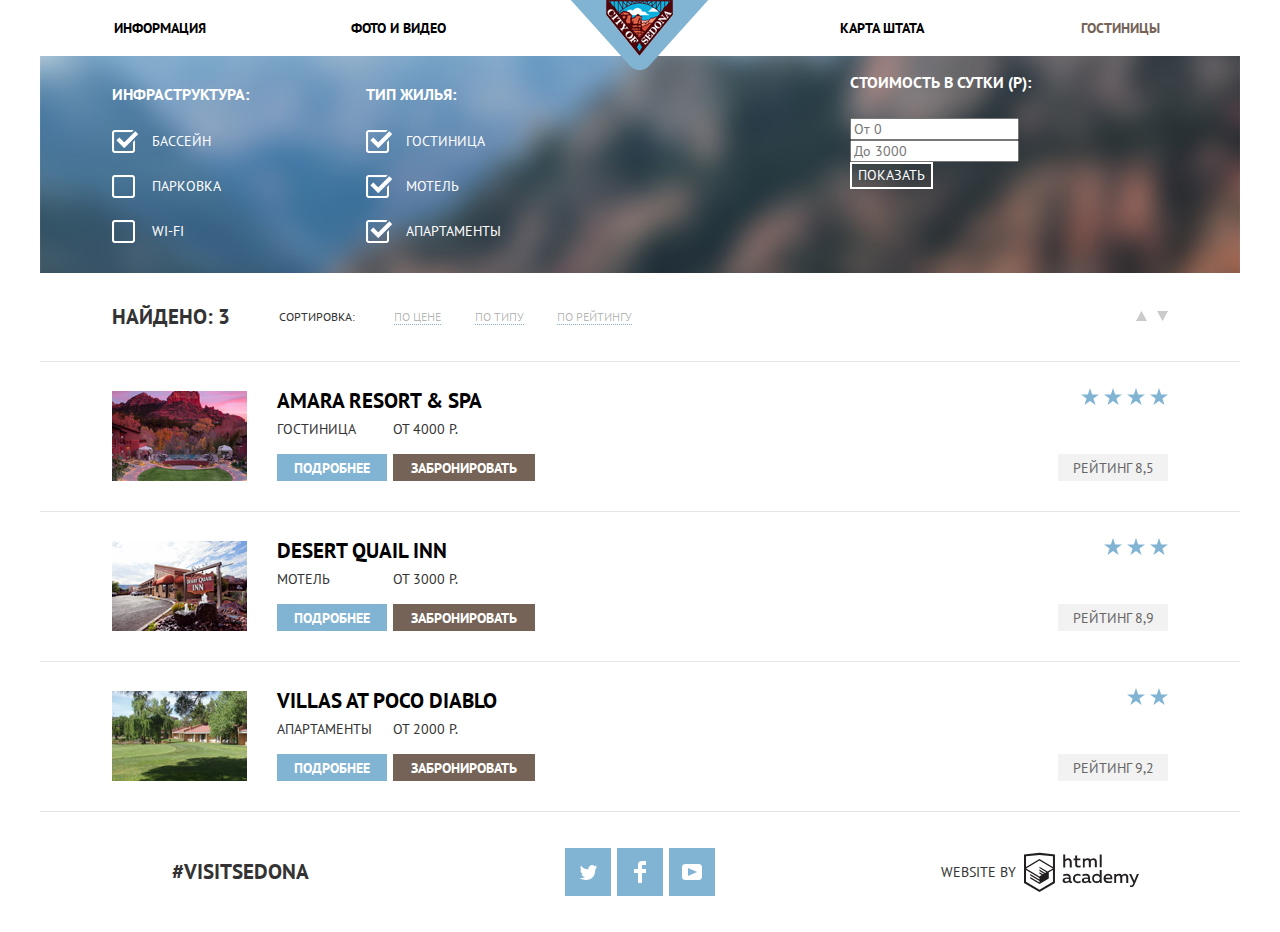
==== hotels.html @ fb680e57 "Сделал блок чекбоксов на странице отелей" ====
<!DOCTYPE html>
<html lang="ru">
  <head>
    <meta charset="utf-8">
    <link href="css/normalize.css" rel="stylesheet">
    <link href="https://fonts.googleapis.com/css?family=PT+Sans:400,700&amp;subset=cyrillic" rel="stylesheet">
    <link href="css/style.css" rel="stylesheet">
    <title>HTML Academy: Седона</title>
  </head>
  <body class="inner-page">
      <header class="main-header">
          <nav class="main-navigation" aria-label="Главное меню">
              <ul class="site-navigation">
                  <li><a href="information.html">Информация</a></li>
                  <li><a href="photo-video.html">Фото и видео</a></li>
                  <li><a href="map.html">Карта штата</a></li>
                  <li><a class="active">Гостиницы</a></li>
              </ul>
              <a href="index.html" class="main-header-logo"><img src="img/main-header-logo.png" width="138" height="70" alt="Логотип Седона"></a>
          </nav>
      </header>
      <main class="container">
          <h1 class="visually-hidden">Подбор отеля в Седоне</h1>
          <section class="search-hotel-form">
              <h2 class="visually-hidden">Параметры подбора</h2>
              <form action="https://htmlacademy.ru/echo" method="POST">
                  <div class="infrastructure">
                      <h3>Инфраструктура:</h3>
                      <!-- Элементы формы -->
                      <label class="search-form-checkbox" for="infrastructure-pool">
                        <input class="visually-hidden" type="checkbox" id="infrastructure-pool" name="infrastructure-pool-chekbox" value="yes" checked>
                        <span class="checkbox-indicator"></span>
                        Бассейн
                      </label>
                      <label class="search-form-checkbox" for="infrastructure-parking">
                        <input class="visually-hidden" type="checkbox" id="infrastructure-parking" name="infrastructure-parking-chekbox" value="yes">
                        <span class="checkbox-indicator"></span>
                        Парковка
                      </label>
                      <label class="search-form-checkbox" for="infrastructure-wifi">
                        <input class="visually-hidden" type="checkbox" id="infrastructure-wifi" name="infrastructure-parking-wifi-checkbox" value="yes">
                        <span class="checkbox-indicator"></span>
                        Wi-Fi
                      </label>
                  </div>
                  <div class="housing-type">
                      <h3>Тип жилья:</h3>
                      <!-- Элементы формы -->
                      <label class="search-form-checkbox" for="housing-type-hotel">
                        <input class="visually-hidden" type="checkbox" id="housing-type-hotel" name="housing-type-hotel-chekbox" value="yes" checked>
                        <span class="checkbox-indicator"></span>
                        Гостиница
                      </label>
                      <label class="search-form-checkbox" for="housing-type-motel">
                        <input class="visually-hidden" type="checkbox" id="housing-type-motel" name="housing-type-motel-chekbox" value="yes" checked>
                        <span class="checkbox-indicator"></span>
                        Мотель
                      </label>
                      <label class="search-form-checkbox" for="housing-type-apartments">
                        <input class="visually-hidden" type="checkbox" id="housing-type-apartments" name="housing-type-apartments-chekbox" value="yes" checked>
                        <span class="checkbox-indicator"></span>
                        Апартаменты
                      </label>
                  </div>
                  <div class="price">
                      <h3>Стоимость в сутки (Р):</h3>
                      <!-- Элементы формы -->
                      <label for="price-from-output" class="visually-hidden">Цена в сутки от</label>
                      <input type="text" name="price-from-output" placeholder="От 0">
                      <label for="price-to-output" class="visually-hidden">Цена в сутки до</label>
                      <input type="text" name="price-to-output" placeholder="До 3000">
                      <div class="price-range">
                        <span class="range-handle"></span>
                        <span class="range-handle"></span>
                      </div>
                      <button class="submit-btn" type="submit" name="search-hotel-form-submit">Показать</button>
                  </div>
              </form>
          </section>
          <section class="search-results-sort">
              <h2 class="visually-hidden">Сортировка результатов</h2>
              <p class="results-count">Найдено: 3</p>
              <p>Сортировка:</p>
              <ul class="sort-list">
                  <li class="sort-list-item">
                      <a href="#" class="button-sort sort-price active">По цене</a>
                  </li>
                  <li class="sort-list-item">
                      <a href="#" class="button-sort sort-type">По типу</a>
                  </li>
                  <li class="sort-list-item">
                      <a href="#" class="button-sort sort-rate">По рейтингу</a>
                  </li>
              </ul>
              <ul class="sort-list-direction">
                <li class="sort-list-direction-item">
                    <a href="#" class="button-sort-direction">
                      <span class="visually-hidden">По возрастанию</span>
                      <svg xmlns="http://www.w3.org/2000/svg" width="11" height="10" viewBox="0 0 11 10"><path fill="#231F20" d="M5.5 0L0 10h11z"/></svg>
                    </a>
                </li>
                <li class="sort-list-direction-item">
                    <a href="#" class="button-sort-direction active">
                      <span class="visually-hidden">По убыванию</span>
                      <svg xmlns="http://www.w3.org/2000/svg" width="11" height="10" viewBox="0 0 11 10"><path fill="#231F20" d="M5.5 10L0 0h11"/></svg>
                    </a>
                </li>
              </ul>
          </section>
          <section class="search-results">
              <h2 class="visually-hidden">Результаты поиска</h2>
              <div class="search-results-hotel">
                <div class="description-block">
                  <img src="img/Amara-Resort-and-Spa.jpg" width="135" height="90" alt="Фото гостиницы Amara Resort & Spa">
                  <h3 class="hotel-name">
                      <a href="#">Amara Resort & Spa</a>
                  </h3>
                  <div class="about-and-booking">
                    <p class="hotel-type">Гостиница</p>
                    <p class="hotel-price-start">от 4000 р.</p>
                    <a href="#" class="button button-hotel-description">Подробнее</a>
                    <a href="#" class="button button-hotel-book">Забронировать</a>
                  </div>
                </div>
                <div class="rating-block">
                  <ul class="hotel-rating">
                      <li class="star"></li>
                      <li class="star"></li>
                      <li class="star"></li>
                      <li class="star"></li>
                  </ul>
                  <p class="hotel-rating-text">Рейтинг 8,5</p>
                </div>
              </div>
              <div class="search-results-hotel">
                <div class="description-block">
                  <img src="img/Desert-Quail-Inn.jpg" width="135" height="90" alt="Фото мотеля Desert Quail Inn">
                  <h3 class="hotel-name">
                      <a href="#">Desert Quail Inn</a>
                  </h3>
                  <div class="about-and-booking">
                    <p class="hotel-type">Мотель</p>
                    <p class="hotel-price-start">от 3000 р.</p>
                    <a href="#" class="button button-hotel-description">Подробнее</a>
                    <a href="#" class="button button-hotel-book">Забронировать</a>
                  </div>
                </div>
                <div class="rating-block">
                  <ul class="hotel-rating">
                      <li class="star"></li>
                      <li class="star"></li>
                      <li class="star"></li>
                  </ul>
                  <p class="hotel-rating-text">Рейтинг 8,9</p>
                </div>
              </div>
              <div class="search-results-hotel">
                <div class="description-block">
                  <img src="img/Villas-at-Poco-Diablo.jpg" width="135" height="90" alt="Фото апартаментов Villas at Poco Diablo">
                  <h3 class="hotel-name">
                      <a href="#">Villas at Poco Diablo</a>
                  </h3>
                  <div class="about-and-booking">
                    <p class="hotel-type">Апартаменты</p>
                    <p class="hotel-price-start">от 2000 р.</p>
                    <a href="#" class="button button-hotel-description">Подробнее</a>
                    <a href="#" class="button button-hotel-book">Забронировать</a>
                  </div>
                </div>
                <div class="rating-block">
                  <ul class="hotel-rating">
                      <li class="star"></li>
                      <li class="star"></li>
                  </ul>
                  <p class="hotel-rating-text">Рейтинг 9,2</p>
                </div>
              </div>
          </section>
      </main>
      <footer class="main-footer">
          <div class="footer-social-hashtag">
            <span>#visitSEDONA</span>
          </div>
          <div class="footer-social">
              <ul>
                  <li><a href="#" class="social-btn twitter">
                    <span class="visually-hidden">Twitter</span>
                    <svg xmlns="http://www.w3.org/2000/svg" xmlns:xlink="http://www.w3.org/1999/xlink" width="17" height="15" viewBox="0 0 17 15"><path fill="#FFF" d="M10.95.144c1.685-.496 2.984.27 3.577 1.179.673-.231 1.331-.481 2.011-.708a2.345 2.345 0 0 1-.857 1.768c.685.17 1.304-.491 1.304-.491-.169 1-1.006 1.788-1.563 2.024-.231 6.75-3.175 11.217-10.077 11.082h-.446c-.41 0-4.164-.46-4.898-1.887 2.271.196 3.893-.422 4.693-1.177-.96-.3-2.679-.477-2.979-2.95.349.106.564.228 1.19.119C1.705 8.247.374 7.53.448 5.33c.285.328 1.067.536 1.34.472C1.085 5.561-.182 2.442.894.85c1.818 1.854 3.735 3.606 7.152 3.773C8.254 2.33 9.183.793 10.95.144z"/></svg>
                  </a></li>
                  <li><a href="#" class="social-btn facebook">
                    <span class="visually-hidden">FaceBook</span>
                    <svg xmlns="http://www.w3.org/2000/svg" width="12" height="22" viewBox="0 0 12 22"><path fill="#FFF" d="M12 4V0H8a4 4 0 0 0-4 4v4H0v4h4v10h4V12h4V8H8V4h4z"/></svg>
                  </a></li>
                  <li><a href="#" class="social-btn youtube">
                    <span class="visually-hidden">YouTube</span>
                    <svg xmlns="http://www.w3.org/2000/svg" xmlns:xlink="http://www.w3.org/1999/xlink" width="20" height="16" viewBox="0 0 20 16"><path fill="#FFF" d="M17 0H3C1.35 0 0 1.35 0 3v10c0 1.65 1.35 3 3 3h14c1.65 0 3-1.35 3-3V3c0-1.65-1.35-3-3-3zM6.027 11.998V4.002L15.014 8l-8.987 3.998z"/></svg>
                  </a></li>
              </ul>
          </div>
          <div class="copyright">
              <p>Website by</p>
              <a class="copyright-logo" href="https://htmlacademy.ru/intensive/htmlcss">
                <svg xmlns="http://www.w3.org/2000/svg" width="115" height="41" viewBox="0 0 108.08 36.85">
                  <title>Логотип htmlacademy.ru</title>
                  <path d="M44.61,26.88a2,2,0,0,0,.55-0.1v1.33a3.25,3.25,0,0,1-1.18.21,1.67,1.67,0,0,1-1.67-1,4.84,4.84,0,0,1-3.14,1.08c-1.51,0-2.91-.83-2.91-2.55,0-2.13,2-2.79,3.71-2.79a11.08,11.08,0,0,1,2.17.25v-0.3c0-1-.76-1.77-2.19-1.77a7.42,7.42,0,0,0-3,.64v-1.7a10.21,10.21,0,0,1,3.19-.55c2.36,0,3.81,1.12,3.81,3.65v3a0.54,0.54,0,0,0,.49.59h0.17Zm-6.44-1.13A1.35,1.35,0,0,0,39.63,27h0.11a3.39,3.39,0,0,0,2.41-1V24.58a9.72,9.72,0,0,0-1.81-.21c-1,0-2.16.33-2.16,1.38h0Zm12.36-6.11a5,5,0,0,1,2.57.64V22a4.08,4.08,0,0,0-2.3-.7,2.75,2.75,0,1,0,0,5.49,5,5,0,0,0,2.43-.64v1.71a6.27,6.27,0,0,1-2.76.57A4.21,4.21,0,0,1,46,24.51q0-.21,0-0.41a4.32,4.32,0,0,1,4.18-4.46h0.38Zm12.17,7.24a2,2,0,0,0,.55-0.1v1.33a3.25,3.25,0,0,1-1.18.21,1.67,1.67,0,0,1-1.67-1,4.84,4.84,0,0,1-3.14,1.08c-1.51,0-2.91-.83-2.91-2.55,0-2.13,2-2.79,3.71-2.79a11.08,11.08,0,0,1,2.17.25v-0.3c0-1-.76-1.77-2.19-1.77a7.42,7.42,0,0,0-3,.64v-1.7a10.21,10.21,0,0,1,3.19-.55c2.36,0,3.81,1.12,3.81,3.65v3a0.54,0.54,0,0,0,.49.59h0.17Zm-6.44-1.13A1.35,1.35,0,0,0,57.73,27h0.11a3.39,3.39,0,0,0,2.41-1V24.58a9.72,9.72,0,0,0-1.81-.21c-1.06,0-2.16.33-2.16,1.38h0ZM73,16V28.2H71.35V26.88a3.88,3.88,0,0,1-3.19,1.54,4.4,4.4,0,0,1,0-8.78,3.81,3.81,0,0,1,3,1.3V16H73Zm-4.53,5.22a2.76,2.76,0,1,0,0,5.52A2.86,2.86,0,0,0,71.15,25V23A2.91,2.91,0,0,0,68.49,21.27ZM79,19.64c3.31,0,4.46,2.68,3.92,5.09H76.7c0.21,1.5,1.67,2.11,3.19,2.11a6.11,6.11,0,0,0,2.64-.59v1.6a7.14,7.14,0,0,1-3,.57C77,28.42,74.78,27,74.78,24a4.18,4.18,0,0,1,4-4.39H79Zm0.09,1.54a2.28,2.28,0,0,0-2.44,2.1v0.06H81.3A2,2,0,0,0,79.13,21.18Zm5.73,7V19.87h1.65v1a3.81,3.81,0,0,1,2.78-1.27A2.86,2.86,0,0,1,91.89,21a4.12,4.12,0,0,1,2.91-1.33A3.06,3.06,0,0,1,98,23V28.2h-1.9V23.05a1.59,1.59,0,0,0-1.42-1.75H94.42a2.8,2.8,0,0,0-2.07,1.12V28.2h-1.9V23.05A1.59,1.59,0,0,0,89,21.31H88.8a3,3,0,0,0-2.21,1.29v5.63H84.86Zm21.31-8.33h1.9l-3.91,9.46c-0.9,2.17-2.09,2.86-3.35,2.86a4.76,4.76,0,0,1-1.1-.14V30.46a2.86,2.86,0,0,0,.85.12c0.9,0,1.58-.64,2.07-1.9l0.17-.42-4-8.4h2l2.86,6.29ZM38.73,1.46V6.22a3.81,3.81,0,0,1,2.7-1.14,3.25,3.25,0,0,1,3.44,3.4v5.15H43V8.72a1.81,1.81,0,0,0-1.61-2h-0.3a2.93,2.93,0,0,0-2.32,1.39v5.52h-1.9V1.46h1.9ZM49.94,2.31v3h3V6.91h-3v3.81c0,1.1.5,1.46,1.58,1.46a4.49,4.49,0,0,0,1.69-.33v1.6A6.8,6.8,0,0,1,51,13.8a2.55,2.55,0,0,1-2.86-2.74V6.89H46.58V5.26h1.5V2.74Zm5.4,11.31V5.28H57v1A3.81,3.81,0,0,1,59.77,5a2.86,2.86,0,0,1,2.6,1.33A4.12,4.12,0,0,1,65.28,5,3.06,3.06,0,0,1,68.44,8.4v5.21h-1.9V8.46a1.59,1.59,0,0,0-1.42-1.75H64.89a2.8,2.8,0,0,0-2.07,1.12v5.78h-1.9V8.46A1.59,1.59,0,0,0,59.5,6.71H59.27A3,3,0,0,0,57.06,8v5.63H55.34ZM71.17,1.45H73V13.6H71.17V1.45ZM14.71,0H14.55L0,1.54V28.21l14.55,8.66,14.55-8.66V1.54Zm12.5,27.1L14.55,34.64,1.9,27.12V16.18l12.59,7.5V25L5.86,19.9v1.31l8.68,5.21v1.39L5.87,22.65V24l8.68,5.21,8.75-5.24V18.31L27.2,16V27.12Zm0-12.53-3.48,2-1.6,1L14.51,13v1.31L21,18.23H21l-0.14.09-1,.54-5.37-3.2V17l4.24,2.52-1,.67-3.2-1.9v1.31l2.1,1.24L14.5,22.1,2,14.65,14.51,7.11Zm0-1.32L14.49,5.76,1.91,13.25v-10L14.56,1.92,27.21,3.25v10h0Z" transform="translate(0 -0.02)" fill="#231f20"/>
                </svg>
              </a>
          </div>
      </footer>
  </body>
</html>
---- css/style.css ----
html {
  box-sizing: border-box;
}
*, *::before, *::after {
  box-sizing: inherit;
}
body {
  margin: 0;
  padding: 0;
  font-family: 'PT Sans', Arial, sans-serif;
  font-size: 14px;
  line-height: 21px;
  text-transform: uppercase;
  color: #333333;
  background-color: #ffffff;
  box-sizing: inherit;
  width: 1200px;
  margin: 0 auto;
}

.visually-hidden {
  position: absolute;
  width: 1px;
  height: 1px;
  margin: -1px;
  border: 0;
  padding: 0;
  white-space: nowrap;
  clip-path: inset(100%);
  clip: rect(0 0 0 0);
  overflow: hidden;
}

img {
  max-width: 100%;
  height: auto;
  display: block;
}

/* .main-header, .container, .main-footer {
  width: 1200px;
  margin: 0 auto;
} */

/* navigation */

.main-header {
  position: relative;
}

.main-navigation {
  font-size: 14px;
  line-height: 26px;
  color: #000000;
  background-color: #ffffff;
}

.site-navigation {
  list-style: none;
  /* padding: 0 57px; */
  display: flex;
  flex-wrap: wrap;
  flex-direction: row;
  justify-content: space-between;
  align-items: center;
  margin: 0;
  padding: 0;
}

.site-navigation li {
  width: 239px;
  text-align: center;
}

.site-navigation li:nth-child(2) {
  margin-right: 244px;
}

.site-navigation a {
  display: block;
  color: #000000;
  text-decoration: none;
  font-weight: bold;
  padding: 15px;
}

  /* наведение */
.site-navigation a:hover {
  color: #81b3d2;
}

  /* нажатие, фокус */
.site-navigation a:active, .site-navigation a:focus {
  color: rgba(0, 0, 0, 0.3);
}

  /* активный пункт меню */
.site-navigation .active {
  color: #766357;
}

.main-header-logo {
  position: absolute;
  top: 0;
  left: 531px;
}

.container .intro-image {
  margin-bottom: 60px;
}

.intro {
  text-align: center;
  margin-bottom: 50px;
}

.intro h1, .intro p {
  margin: 0;
  padding: 0;
}

.intro h1 {
  font-size: 21px;
  line-height: 26px;
  font-weight: bold;
  margin-bottom: 26px;
}

.intro p {
  line-height: 26px;
}

/* features main page */
.features {
  background-color: #ffffff;
  display: flex;
  flex-wrap: wrap;
}

.features .lead {
  font-size: 21px;
  line-height: 21px;
  font-weight: bold;
}

.features .feature-item.small-block,
.hints .hint-item,
.feature-item .feature-text-wrapper {
  width: 400px;
}

.features .feature-item:not(.small-block) {
  display: flex;
  justify-content: flex-start;
  flex-wrap: wrap;
  color: #ffffff;
  background-color: #81b3d2;
  width: 1200px;
}

.features .feature-item.small-block {
  background-color: #eeeeee;
  min-height: 256px;
  text-align: center;
  padding-top: 48px;
}

.feature-item.small-block {
  justify-content: center;
  flex-direction: column;
}

.feature-item.small-block p {
  margin: 20px 0;
}

.feature-item:not(.small-block):not(:first-of-type) .feature-text-wrapper {
  order: 1;
}

.feature-item .feature-text-wrapper {
    text-align: center;
    padding-top: 48px;
}

.feature-text-wrapper p {
  margin: 20px 0;
}

.hints {
  background-color: #ffffff;
  display: flex;
  justify-content: flex-start;
  flex-wrap: wrap;
}

.hint-item {
  padding-top: 163px;
  text-align: center;
  min-height: 330px;
}

.hint-item p {
  margin: 21px 0 0 0;
}

.hint-item.house {
  background: #ffffff url('../img/hints-house.svg') no-repeat center 61px;
}

.hint-item.food {
  background: #ffffff url('../img/hints-food.svg') no-repeat center 62px;
}

.hint-item.souvenirs {
  background: #ffffff url('../img/hints-souvenirs.svg') no-repeat center 57px;
}

/* search hotel main page form */

.search-hotel {
  min-height: 292px;
  padding-top: 52px;
  text-align: center;
  position: relative;
}

.search-hotel p {
  margin: 25px 0;
  padding: 0;
  line-height: 24px;
}

.search-hotel p:last-of-type {
  margin-bottom: 0;
}

.search-hotel .lead {
  font-size: 30px;
  line-height: 36px;
  color: #000000;
  font-weight: bold;
}

.search-hotel .search-hotel-btn {
  font-size: 21px;
  line-height: 26px;
  font-weight: bold;
  color: #ffffff;
  background-color: #766357;
  display: block;
  width: 568px;
  height: 86px;
  text-align: center;
  text-decoration: none;
  padding-top: 33px;
  padding-bottom: 31px;
  position: absolute;
  bottom: 0;
  left: 50%;
  margin-left: -284px;
}

.search-hotel-popup-form {
  position: absolute;
  width: 568px;
  min-height: 395px;
  bottom: -395px;
  left: 50%;
  margin-left: -284px;
  text-align: center;
  z-index: 1;
  padding: 55px;
  background-color: #ffffff;
  box-shadow: 0px 7px 15px 0 rgba(0, 1, 1, 0.15);
}

.search-hotel-popup-form .popup-form-input-block.persons-num {
  width: 100%;
  margin-bottom: 53px;
}

.popup-form-input-block {
  display: flex;
  justify-content: space-between;
  flex-direction: row;
  align-items: center;
  width: 100%;
  margin-bottom: 30px;
}

.popup-form-input-block.persons-num input {
  width: 114px;
}

.search-hotel-popup-form label {
  font-size: 14px;
  line-height: 26px;
  font-weight: bold;
}

.search-hotel .search-hotel-btn:hover {
  background-color: #604e43;
}

.search-hotel .search-hotel-btn:active, .search-hotel .search-hotel-btn:focus {
  background-color: #503e33;
  color: rgba(255, 255, 255, 0.3);
  outline: 0;
}

.search-hotel-popup-form .search-hotel-input {
  font-size: 14px;
  line-height: 26px;
  text-align: left;
  font-weight: bold;
  color: #000000;
  background-color: #f2f2f2;
  border: 0;
  padding: 12px;
  height: 38px;
  width: 346px;
  vertical-align: middle;
}

label[for="persons-num-adults"] {
  margin-right: 40px;
}

.persons-num-input:first-of-type {
  margin-right: 53px;
}

label[for="persons-num-childs"] {
  margin-right: 27px;
}

.search-hotel-popup-form .search-hotel-input:hover {
  background-color: #ebebeb;
}

.search-hotel-popup-form .search-hotel-input:active, .search-hotel-popup-form .search-hotel-input:focus {
  background-color: #ffffff;
  border: solid 2px #e5e5e5;
  outline: 0;
}

.search-hotel-popup-form .submit-btn {
  font-size: 21px;
  line-height: 26px;
  font-weight: bold;
  color: #ffffff;
  background-color: #81b3d2;
  display: block;
  width: 458px;
  height: 58px;
  text-align: center;
  padding: 18px 7px;
  border: 0;
  text-transform: uppercase;
}

.search-hotel-popup-form .submit-btn:hover {
  background-color: #669ec0;
}

.search-hotel-popup-form  .submit-btn:active, .search-hotel-popup-form .submit-btn:focus {
  background-color: #5496bd;
  color: rgba(255, 255, 255, 0.3);
  outline: 0;
}

/* search form hotels page */

.search-hotel-form {
  color: #ffffff;
  background: #4d7fa9 url('../img/filter-background.jpg') no-repeat right center;
  background-size: 100%;
  min-height: 217px;
  padding: 0 72px;
}

.search-hotel-form form {
  display: flex;
}

.search-hotel-form h3 {
  font-size: 16px;
  line-height: 21px;
  font-weight: bold;
  margin-bottom: 25px;
}

.search-form-checkbox input[type="checkbox"] + .checkbox-indicator {
  width: 27px;
  height: 23px;
  display: block;
  background: url('../img/checkbox-off.png') no-repeat;
  margin-right: 13px;
}

.search-form-checkbox input[type="checkbox"]:checked + .checkbox-indicator {
  background-image: url('../img/checkbox-on.png');
}

.search-form-checkbox input[type="checkbox"]:disabled + .checkbox-indicator {
  background-image: url('../img/checkbox-off-3.png');
}

.search-form-checkbox input[type="checkbox"]:checked:disabled + .checkbox-indicator {
  background-image: url('../img/checkbox-on-2.png');
}

.infrastructure,
.housing-type {
  display: flex;
  flex-direction: column;
  padding: 12px 0;
  align-items: flex-start;
}

.infrastructure {
  width: 254px;
}

.infrastructure label, .housing-type label{
  display: flex;
  align-items: center;
  margin-bottom: 22px;
}

.infrastructure label:last-of-type, .housing-type label:last-of-type {
  margin-bottom: 0;
}

.housing-type {
  width: 484px;
}

.price {
  width: 318px;
}

.search-hotel-form .submit-btn {
  background-color: transparent;
  color: #ffffff;
  border: 2px solid #ffffff;
  font-size: 14px;
  line-height: 21px;
  text-transform: uppercase;
}

.search-hotel-form .submit-btn:hover {
  background-color: #ffffff;
  color: #000000;
}

/* results sort hotels page */

.search-results-sort {
  min-height: 89px;
  display: flex;
  flex-wrap: wrap;
  justify-content: flex-start;
  align-items: center;
  padding: 0 72px;
  font-size: 12px;
  line-height: 18px;
  border-bottom: 1px solid #e5e5e5;
}

.sort-list-direction, .sort-list {
  list-style: none;
  padding: 0;
  margin: 0;
}

.search-results-sort .results-count {
  font-size: 21px;
  line-height: 26px;
  font-weight: bold;
  margin: 0;
  margin-right: 49px;
}

.search-results-sort p {
  margin: 0;
}
.sort-list {
  margin-right: auto;
  display: flex;
  flex-wrap: wrap;
  align-items: center;
  flex-direction: row;
  justify-content: space-between;
  width: 238px;
  margin-left: 39px;
}

.sort-list .button-sort {
  color: rgba(0, 0, 0, 0.3);
  border-bottom: 1px dotted #81b3d2;
  text-decoration: none;
}

.sort-list .button-sort:hover {
  color: #81b3d2;
}

.sort-list .button-sort:active, .sort-list .button-sort:focus {
  color: #000000;
  border: 0;
}

.sort-list-direction {
  display: flex;
  width: 32px;
  justify-content: space-between;
}

.button-sort-direction {
  display: block;
}
.button-sort-direction path {
  fill: #cacaca;
}

.button-sort-direction:hover path {
  fill: #231f20;
}

.button-sort-direction:active path, .button-sort-direction:focus path {
  fill: #81b3d2;
}
/* search result hotels page */
.hotel-name {
  font-size: 21px;
  line-height: 26px;
}

.hotel-name a {
  text-decoration: none;
  color: #000000;
}

.hotel-name a:hover {
  color: #81b3d2;
}

.hotel-name a:active, .hotel-name a:focus {
  color: rgba(0, 0, 0, 0.3);
}

.search-results-hotel {
  border-bottom: 1px solid #e5e5e5;
  padding-bottom: 30px;
  padding-top: 26px;
  display: flex;
  flex-wrap: wrap;
  flex-direction: row;
  justify-content: space-between;
}

.description-block {
  width: 800px;
  padding: 0;
  padding-left: 72px;
}

.description-block img {
  margin-right: 30px;
  margin-top: 3px;
  float: left;
}

.description-block h3,
.description-block p {
  padding: 0;
  margin: 0;
}

.description-block h3 {
  margin-bottom: 5px;
}
.description-block p {
  margin-bottom: 14px;
}

.description-block .about-and-booking {
  display: flex;
  flex-wrap: wrap;
  width: 258px;
}

.about-and-booking .hotel-type {
  width: 110px;
  margin-right: 6px;
}

.rating-block {
  width: 400px;
  padding: 0;
  padding-right: 72px;
  display: flex;
  flex-direction: column;
  justify-content: space-between;
  align-items: flex-end;
}

.rating-block p {
  margin: 0;
  padding: 0;
  width: 110px;
  height: 27px;
  background-color: #f2f2f2;
  color: #666666;
  padding: 4px;
  text-align: center;
}

.hotel-rating {
  list-style: none;
  padding: 0;
  margin: 0;
  display: flex;
  justify-content: flex-end;
}

.hotel-rating .star {
  color: #81b3d2;
  margin-left: 5px;
  width: 18px;
  height: 17px;
  background: url('../img/star.svg') no-repeat;
}

.search-results-hotel .button {
  height: 27px;
  text-align: center;
  padding: 4px 0;
  font-weight: bold;
  color: #ffffff;
  text-decoration: none;
  display: block;
}

.search-results-hotel .button-hotel-description {
  background-color: #81b3d2;
  width: 110px;
  margin-right: 6px;
}
.search-results-hotel .button-hotel-description:hover {
  background-color: #669ec0;
}

.search-results-hotel .button-hotel-description:active, .search-results-hotel .button-hotel-description:focus {
  background-color: #5496bd;
  color: rgba(255, 255, 255, 0.3);
  outline: 0;
}

.search-results-hotel .button-hotel-book {
  background-color: #766357;
  width: 142px;
}
.search-results-hotel .button-hotel-book:hover {
  background-color: #604e43;
}

.search-results-hotel .button-hotel-book:active, .search-results-hotel .button-hotel-book:focus {
  background-color: #503e33;
  color: rgba(255, 255, 255, 0.3);
  outline: 0;
}

/* footer */

.main-footer {
  background-color: rgba(255, 255, 255, 0.9);
  display: flex;
  justify-content: space-around;
  align-items: center;
  position: absolute;
  left: 50%;
  margin-left: -600px;
  width: 1200px;
  min-height: 120px;
  margin-top: -120px;
  z-index: 1;
}

.inner-page .main-footer {
  position: static;
  margin: 0 auto;
}

.main-footer div {
  width: 400px;
  text-align: center;
}

.footer-social-hashtag {
  font-size: 21px;
  line-height: 26px;
  font-weight: bold;
}

.footer-social ul {
  list-style: none;
  display: flex;
  justify-content: space-between;
  align-items: center;
  flex-wrap: wrap;
  width: 150px;
  padding: 0;
  margin: 0 auto;
}

.footer-social .social-btn {
  display: flex;
  width: 46px;
  height: 48px;
  justify-content: center;
  align-items: center;
  background-color: #81b3d2;
}

.footer-social .social-btn:hover {
  background-color: #669ec0;
}

.footer-social .social-btn:focus,
.footer-social .social-btn:active {
  background-color: #5496bd;
}

.social-btn:focus path,
.social-btn:active path {
  fill: rgba(255, 255, 255, 0.3);
  outline: 0;
}

.copyright {
  display: flex;
  justify-content: center;
  align-items: center;
}

.copyright-logo {
  margin-left: 8px;
  margin-top: 6px;
}

.copyright-logo:hover path {
  fill: #81b3d2;
}

.copyright-logo:focus path,
.copyright-logo:active path {
  fill: #bdbbbc;
}
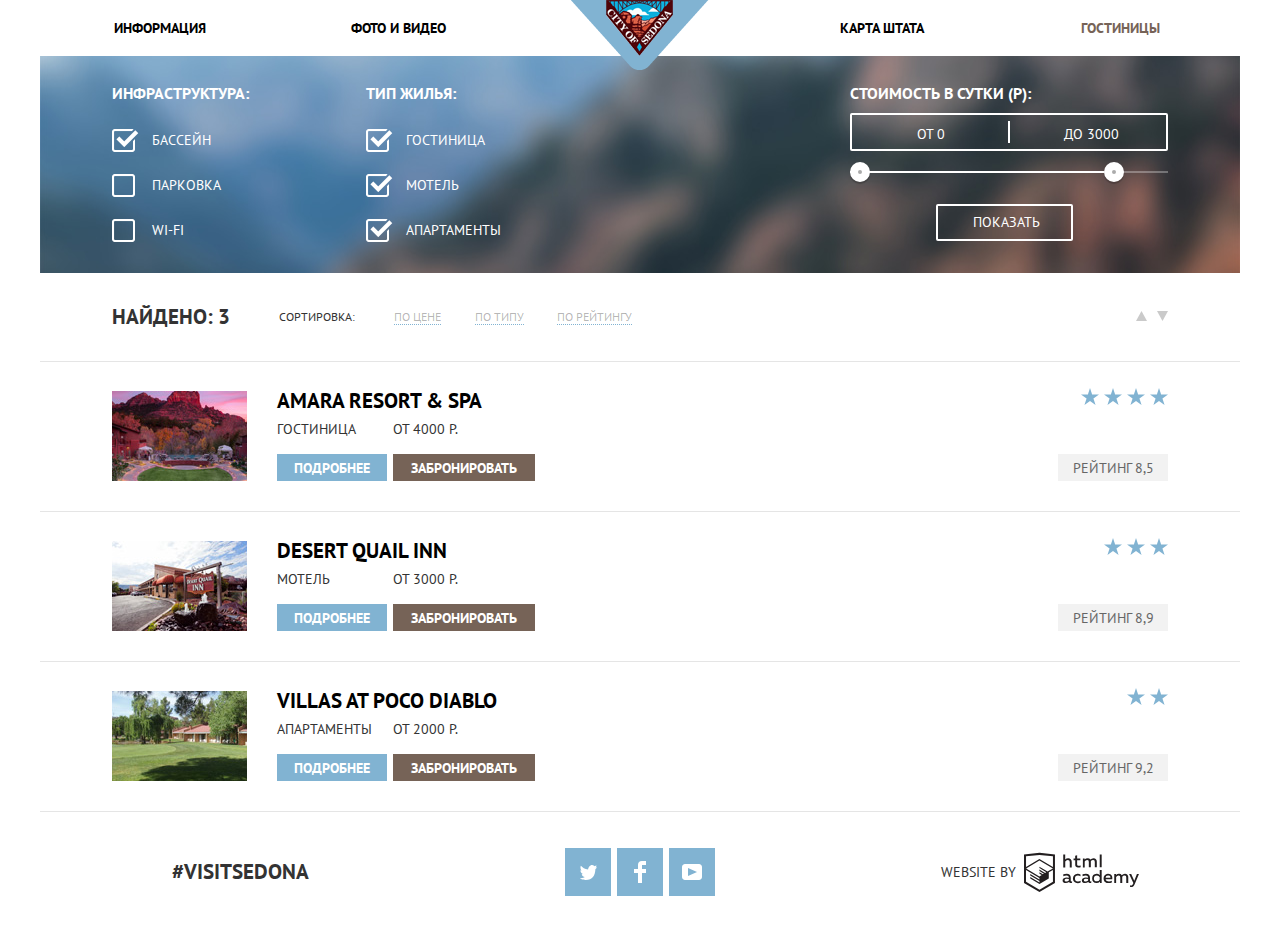
==== commit d5ce30fb: "Додела стилизацию страницы отелей" ====
--- a/hotels.html
+++ b/hotels.html
@@ -64,15 +64,17 @@
                   </div>
                   <div class="price">
                       <h3>Стоимость в сутки (Р):</h3>
-                      <!-- Элементы формы -->
-                      <label for="price-from-output" class="visually-hidden">Цена в сутки от</label>
-                      <input type="text" name="price-from-output" placeholder="От 0">
-                      <label for="price-to-output" class="visually-hidden">Цена в сутки до</label>
-                      <input type="text" name="price-to-output" placeholder="До 3000">
-                      <div class="price-range">
-                        <span class="range-handle"></span>
-                        <span class="range-handle"></span>
+                      <div class="price-controls">
+                        <label class="min-price">от <input type="text" name="min-price" value="0"></label>
+                        <label class="max-price">до <input type="text" name="max-price" value="3000"></label>
                       </div>
+                      <div class="range-controls">
+                      <div class="scale">
+                        <div class="bar"></div>
+                      </div>
+                      <div class="range-toggle range-toggle-min"></div>
+                      <div class="range-toggle range-toggle-max"></div>
+                    </div>
                       <button class="submit-btn" type="submit" name="search-hotel-form-submit">Показать</button>
                   </div>
               </form>
--- a/css/style.css
+++ b/css/style.css
@@ -223,6 +223,7 @@
   padding-top: 52px;
   text-align: center;
   position: relative;
+  padding-bottom: 136px;
 }
 
 .search-hotel p {
@@ -339,7 +340,8 @@
   background-color: #ebebeb;
 }
 
-.search-hotel-popup-form .search-hotel-input:active, .search-hotel-popup-form .search-hotel-input:focus {
+.search-hotel-popup-form .search-hotel-input:active,
+.search-hotel-popup-form .search-hotel-input:focus {
   background-color: #ffffff;
   border: solid 2px #e5e5e5;
   outline: 0;
@@ -364,7 +366,8 @@
   background-color: #669ec0;
 }
 
-.search-hotel-popup-form  .submit-btn:active, .search-hotel-popup-form .submit-btn:focus {
+.search-hotel-popup-form  .submit-btn:active,
+.search-hotel-popup-form .submit-btn:focus {
   background-color: #5496bd;
   color: rgba(255, 255, 255, 0.3);
   outline: 0;
@@ -374,7 +377,7 @@
 
 .search-hotel-form {
   color: #ffffff;
-  background: #4d7fa9 url('../img/filter-background.jpg') no-repeat right center;
+  background: #647d93 url('../img/filter-background.jpg') no-repeat right center;
   background-size: 100%;
   min-height: 217px;
   padding: 0 72px;
@@ -388,6 +391,7 @@
   font-size: 16px;
   line-height: 21px;
   font-weight: bold;
+  margin: 0;
   margin-bottom: 25px;
 }
 
@@ -415,8 +419,12 @@
 .housing-type {
   display: flex;
   flex-direction: column;
-  padding: 12px 0;
+  padding: 27px 0;
   align-items: flex-start;
+}
+
+.price {
+  padding: 27px 0;
 }
 
 .infrastructure {
@@ -441,13 +449,120 @@
   width: 318px;
 }
 
+.price h3 {
+  margin-bottom: 9px;
+  font-weight: bold;
+}
+
+.range-controls {
+  width: 318px;
+  color: #ffffff;
+  text-transform: uppercase;
+}
+
+.price-controls {
+  position: relative;
+  height: 34px;
+  margin-bottom: 20px;
+  font-size: 0;
+  border: 2px solid #ffffff;
+  border-radius: 2px;
+  box-sizing: content-box;
+}
+
+.price-controls::after {
+  content: "";
+  position: absolute;
+  top: 50%;
+  left: 50%;
+  width: 2px;
+  height: 22px;
+
+  background: #ffffff;
+  transform: translate(-50%, -50%);
+}
+
+.price-controls label {
+  display: inline-block;
+  font-size: 14px;
+  line-height: 38px;
+  vertical-align: top;
+  cursor: pointer;
+}
+
+.price-controls .min-price {
+  width: 90px;
+  padding-left: 65px;
+}
+
+.price-controls .max-price {
+  width: 90px;
+  padding-left: 57px;
+}
+
+.price-controls input {
+  width: 50px;
+  margin: 0;
+  padding: 0;
+  color: inherit;
+  font: inherit;
+  background: none;
+  border: none;
+}
+
+.range-controls {
+  position: relative;
+  margin-bottom: 31px;
+}
+
+.range-controls .scale {
+  height: 2px;
+  background: rgba(255, 255, 255, 0.3);
+}
+
+.range-controls .bar {
+  width: 80%;
+  height: 2px;
+  background: #ffffff;
+}
+
+.range-toggle {
+  position: absolute;
+  top: -9px;
+  width: 20px;
+  height: 20px;
+  background: #ababab;
+  border: 8px solid #ffffff;
+  border-radius: 50%;
+  box-shadow: 0 2px 1px 0 rgba(0, 1, 1, 0.2);
+  cursor: pointer;
+}
+
+.range-toggle-min {
+  left: 0;
+}
+
+.range-toggle-max {
+  left: 80%;
+}
+
+.range-toggle:hover {
+  background: #1c4f80;
+}
+
 .search-hotel-form .submit-btn {
+  display: block;
+  margin: 0 auto 0 86px;
+  padding: 6px 35px;
+  cursor: pointer;
   background-color: transparent;
   color: #ffffff;
   border: 2px solid #ffffff;
+  border-radius: 2px;
   font-size: 14px;
   line-height: 21px;
   text-transform: uppercase;
+  width: 137px;
 }
 
 .search-hotel-form .submit-btn:hover {
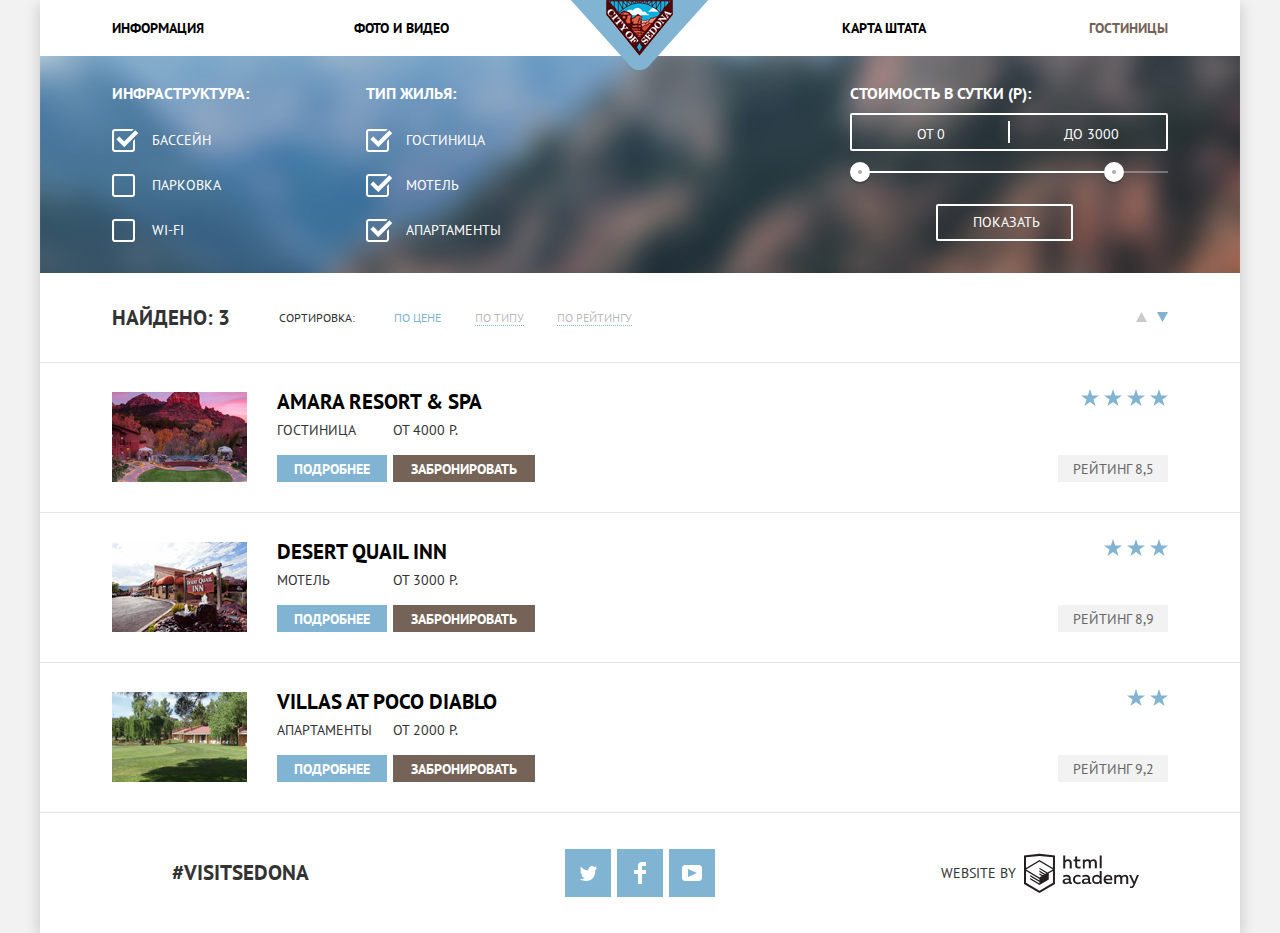
==== commit 0c750983: "Правки для IE" ====
--- a/hotels.html
+++ b/hotels.html
@@ -1,213 +1,218 @@
 <!DOCTYPE html>
 <html lang="ru">
   <head>
-    <meta charset="utf-8">
-    <link href="css/normalize.css" rel="stylesheet">
-    <link href="https://fonts.googleapis.com/css?family=PT+Sans:400,700&amp;subset=cyrillic" rel="stylesheet">
-    <link href="css/style.css" rel="stylesheet">
-    <title>HTML Academy: Седона</title>
+  <meta charset="utf-8">
+  <link href="css/normalize.css" rel="stylesheet">
+  <link href="https://fonts.googleapis.com/css?family=PT+Sans:400,700&amp;subset=cyrillic" rel="stylesheet">
+  <link href="css/style.css" rel="stylesheet">
+  <title>HTML Academy: Седона</title>
   </head>
   <body class="inner-page">
-      <header class="main-header">
-          <nav class="main-navigation" aria-label="Главное меню">
-              <ul class="site-navigation">
-                  <li><a href="information.html">Информация</a></li>
-                  <li><a href="photo-video.html">Фото и видео</a></li>
-                  <li><a href="map.html">Карта штата</a></li>
-                  <li><a class="active">Гостиницы</a></li>
-              </ul>
-              <a href="index.html" class="main-header-logo"><img src="img/main-header-logo.png" width="138" height="70" alt="Логотип Седона"></a>
-          </nav>
-      </header>
-      <main class="container">
-          <h1 class="visually-hidden">Подбор отеля в Седоне</h1>
-          <section class="search-hotel-form">
-              <h2 class="visually-hidden">Параметры подбора</h2>
-              <form action="https://htmlacademy.ru/echo" method="POST">
-                  <div class="infrastructure">
-                      <h3>Инфраструктура:</h3>
-                      <!-- Элементы формы -->
-                      <label class="search-form-checkbox" for="infrastructure-pool">
-                        <input class="visually-hidden" type="checkbox" id="infrastructure-pool" name="infrastructure-pool-chekbox" value="yes" checked>
-                        <span class="checkbox-indicator"></span>
-                        Бассейн
-                      </label>
-                      <label class="search-form-checkbox" for="infrastructure-parking">
-                        <input class="visually-hidden" type="checkbox" id="infrastructure-parking" name="infrastructure-parking-chekbox" value="yes">
-                        <span class="checkbox-indicator"></span>
-                        Парковка
-                      </label>
-                      <label class="search-form-checkbox" for="infrastructure-wifi">
-                        <input class="visually-hidden" type="checkbox" id="infrastructure-wifi" name="infrastructure-parking-wifi-checkbox" value="yes">
-                        <span class="checkbox-indicator"></span>
-                        Wi-Fi
-                      </label>
-                  </div>
-                  <div class="housing-type">
-                      <h3>Тип жилья:</h3>
-                      <!-- Элементы формы -->
-                      <label class="search-form-checkbox" for="housing-type-hotel">
-                        <input class="visually-hidden" type="checkbox" id="housing-type-hotel" name="housing-type-hotel-chekbox" value="yes" checked>
-                        <span class="checkbox-indicator"></span>
-                        Гостиница
-                      </label>
-                      <label class="search-form-checkbox" for="housing-type-motel">
-                        <input class="visually-hidden" type="checkbox" id="housing-type-motel" name="housing-type-motel-chekbox" value="yes" checked>
-                        <span class="checkbox-indicator"></span>
-                        Мотель
-                      </label>
-                      <label class="search-form-checkbox" for="housing-type-apartments">
-                        <input class="visually-hidden" type="checkbox" id="housing-type-apartments" name="housing-type-apartments-chekbox" value="yes" checked>
-                        <span class="checkbox-indicator"></span>
-                        Апартаменты
-                      </label>
-                  </div>
-                  <div class="price">
-                      <h3>Стоимость в сутки (Р):</h3>
-                      <div class="price-controls">
-                        <label class="min-price">от <input type="text" name="min-price" value="0"></label>
-                        <label class="max-price">до <input type="text" name="max-price" value="3000"></label>
-                      </div>
-                      <div class="range-controls">
-                      <div class="scale">
-                        <div class="bar"></div>
-                      </div>
-                      <div class="range-toggle range-toggle-min"></div>
-                      <div class="range-toggle range-toggle-max"></div>
-                    </div>
-                      <button class="submit-btn" type="submit" name="search-hotel-form-submit">Показать</button>
-                  </div>
-              </form>
-          </section>
-          <section class="search-results-sort">
-              <h2 class="visually-hidden">Сортировка результатов</h2>
-              <p class="results-count">Найдено: 3</p>
-              <p>Сортировка:</p>
-              <ul class="sort-list">
-                  <li class="sort-list-item">
-                      <a href="#" class="button-sort sort-price active">По цене</a>
-                  </li>
-                  <li class="sort-list-item">
-                      <a href="#" class="button-sort sort-type">По типу</a>
-                  </li>
-                  <li class="sort-list-item">
-                      <a href="#" class="button-sort sort-rate">По рейтингу</a>
-                  </li>
-              </ul>
-              <ul class="sort-list-direction">
-                <li class="sort-list-direction-item">
-                    <a href="#" class="button-sort-direction">
-                      <span class="visually-hidden">По возрастанию</span>
-                      <svg xmlns="http://www.w3.org/2000/svg" width="11" height="10" viewBox="0 0 11 10"><path fill="#231F20" d="M5.5 0L0 10h11z"/></svg>
-                    </a>
-                </li>
-                <li class="sort-list-direction-item">
-                    <a href="#" class="button-sort-direction active">
-                      <span class="visually-hidden">По убыванию</span>
-                      <svg xmlns="http://www.w3.org/2000/svg" width="11" height="10" viewBox="0 0 11 10"><path fill="#231F20" d="M5.5 10L0 0h11"/></svg>
-                    </a>
-                </li>
-              </ul>
-          </section>
-          <section class="search-results">
-              <h2 class="visually-hidden">Результаты поиска</h2>
-              <div class="search-results-hotel">
-                <div class="description-block">
-                  <img src="img/Amara-Resort-and-Spa.jpg" width="135" height="90" alt="Фото гостиницы Amara Resort & Spa">
-                  <h3 class="hotel-name">
-                      <a href="#">Amara Resort & Spa</a>
-                  </h3>
-                  <div class="about-and-booking">
-                    <p class="hotel-type">Гостиница</p>
-                    <p class="hotel-price-start">от 4000 р.</p>
-                    <a href="#" class="button button-hotel-description">Подробнее</a>
-                    <a href="#" class="button button-hotel-book">Забронировать</a>
-                  </div>
-                </div>
-                <div class="rating-block">
-                  <ul class="hotel-rating">
-                      <li class="star"></li>
-                      <li class="star"></li>
-                      <li class="star"></li>
-                      <li class="star"></li>
-                  </ul>
-                  <p class="hotel-rating-text">Рейтинг 8,5</p>
-                </div>
+    <header class="main-header">
+      <nav class="main-navigation" aria-label="Главное меню">
+        <ul class="site-navigation">
+          <li><a href="information.html">Информация</a></li>
+          <li><a href="photo-video.html">Фото и видео</a></li>
+          <li><a href="map.html">Карта штата</a></li>
+          <li><a class="active">Гостиницы</a></li>
+        </ul>
+        <a href="index.html" class="main-header-logo"><img src="img/main-header-logo.png" width="138" height="70" alt="Логотип Седона"></a>
+      </nav>
+    </header>
+    <main class="container">
+      <h1 class="visually-hidden">Подбор отеля в Седоне</h1>
+      <section class="search-hotel-form">
+        <h2 class="visually-hidden">Параметры подбора</h2>
+        <form action="https://htmlacademy.ru/echo" method="POST">
+          <div class="infrastructure">
+            <h3>Инфраструктура:</h3>
+            <!-- Элементы формы -->
+            <label class="search-form-checkbox" for="infrastructure-pool">
+              <input class="visually-hidden" type="checkbox" id="infrastructure-pool" name="infrastructure-pool-chekbox" value="yes" checked>
+              <span class="checkbox-indicator"></span>
+              Бассейн
+            </label>
+            <label class="search-form-checkbox" for="infrastructure-parking">
+              <input class="visually-hidden" type="checkbox" id="infrastructure-parking" name="infrastructure-parking-chekbox" value="yes">
+              <span class="checkbox-indicator"></span>
+              Парковка
+            </label>
+            <label class="search-form-checkbox" for="infrastructure-wifi">
+              <input class="visually-hidden" type="checkbox" id="infrastructure-wifi" name="infrastructure-parking-wifi-checkbox" value="yes">
+              <span class="checkbox-indicator"></span>
+              Wi-Fi
+            </label>
+          </div>
+          <div class="housing-type">
+            <h3>Тип жилья:</h3>
+            <label class="search-form-checkbox" for="housing-type-hotel">
+              <input class="visually-hidden" type="checkbox" id="housing-type-hotel" name="housing-type-hotel-chekbox" value="yes" checked>
+              <span class="checkbox-indicator"></span>
+              Гостиница
+            </label>
+            <label class="search-form-checkbox" for="housing-type-motel">
+              <input class="visually-hidden" type="checkbox" id="housing-type-motel" name="housing-type-motel-chekbox" value="yes" checked>
+              <span class="checkbox-indicator"></span>
+              Мотель
+            </label>
+            <label class="search-form-checkbox" for="housing-type-apartments">
+              <input class="visually-hidden" type="checkbox" id="housing-type-apartments" name="housing-type-apartments-chekbox" value="yes" checked>
+              <span class="checkbox-indicator"></span>
+              Апартаменты
+            </label>
+          </div>
+          <div class="price">
+            <h3>Стоимость в сутки (Р):</h3>
+            <div class="price-controls">
+              <label class="min-price">от <input type="text" name="min-price" value="0"></label>
+              <label class="max-price">до <input type="text" name="max-price" value="3000"></label>
+            </div>
+            <div class="range-controls">
+              <div class="scale">
+                <div class="bar"></div>
               </div>
-              <div class="search-results-hotel">
-                <div class="description-block">
-                  <img src="img/Desert-Quail-Inn.jpg" width="135" height="90" alt="Фото мотеля Desert Quail Inn">
-                  <h3 class="hotel-name">
-                      <a href="#">Desert Quail Inn</a>
-                  </h3>
-                  <div class="about-and-booking">
-                    <p class="hotel-type">Мотель</p>
-                    <p class="hotel-price-start">от 3000 р.</p>
-                    <a href="#" class="button button-hotel-description">Подробнее</a>
-                    <a href="#" class="button button-hotel-book">Забронировать</a>
-                  </div>
-                </div>
-                <div class="rating-block">
-                  <ul class="hotel-rating">
-                      <li class="star"></li>
-                      <li class="star"></li>
-                      <li class="star"></li>
-                  </ul>
-                  <p class="hotel-rating-text">Рейтинг 8,9</p>
-                </div>
-              </div>
-              <div class="search-results-hotel">
-                <div class="description-block">
-                  <img src="img/Villas-at-Poco-Diablo.jpg" width="135" height="90" alt="Фото апартаментов Villas at Poco Diablo">
-                  <h3 class="hotel-name">
-                      <a href="#">Villas at Poco Diablo</a>
-                  </h3>
-                  <div class="about-and-booking">
-                    <p class="hotel-type">Апартаменты</p>
-                    <p class="hotel-price-start">от 2000 р.</p>
-                    <a href="#" class="button button-hotel-description">Подробнее</a>
-                    <a href="#" class="button button-hotel-book">Забронировать</a>
-                  </div>
-                </div>
-                <div class="rating-block">
-                  <ul class="hotel-rating">
-                      <li class="star"></li>
-                      <li class="star"></li>
-                  </ul>
-                  <p class="hotel-rating-text">Рейтинг 9,2</p>
-                </div>
-              </div>
-          </section>
-      </main>
-      <footer class="main-footer">
-          <div class="footer-social-hashtag">
-            <span>#visitSEDONA</span>
-          </div>
-          <div class="footer-social">
-              <ul>
-                  <li><a href="#" class="social-btn twitter">
-                    <span class="visually-hidden">Twitter</span>
-                    <svg xmlns="http://www.w3.org/2000/svg" xmlns:xlink="http://www.w3.org/1999/xlink" width="17" height="15" viewBox="0 0 17 15"><path fill="#FFF" d="M10.95.144c1.685-.496 2.984.27 3.577 1.179.673-.231 1.331-.481 2.011-.708a2.345 2.345 0 0 1-.857 1.768c.685.17 1.304-.491 1.304-.491-.169 1-1.006 1.788-1.563 2.024-.231 6.75-3.175 11.217-10.077 11.082h-.446c-.41 0-4.164-.46-4.898-1.887 2.271.196 3.893-.422 4.693-1.177-.96-.3-2.679-.477-2.979-2.95.349.106.564.228 1.19.119C1.705 8.247.374 7.53.448 5.33c.285.328 1.067.536 1.34.472C1.085 5.561-.182 2.442.894.85c1.818 1.854 3.735 3.606 7.152 3.773C8.254 2.33 9.183.793 10.95.144z"/></svg>
-                  </a></li>
-                  <li><a href="#" class="social-btn facebook">
-                    <span class="visually-hidden">FaceBook</span>
-                    <svg xmlns="http://www.w3.org/2000/svg" width="12" height="22" viewBox="0 0 12 22"><path fill="#FFF" d="M12 4V0H8a4 4 0 0 0-4 4v4H0v4h4v10h4V12h4V8H8V4h4z"/></svg>
-                  </a></li>
-                  <li><a href="#" class="social-btn youtube">
-                    <span class="visually-hidden">YouTube</span>
-                    <svg xmlns="http://www.w3.org/2000/svg" xmlns:xlink="http://www.w3.org/1999/xlink" width="20" height="16" viewBox="0 0 20 16"><path fill="#FFF" d="M17 0H3C1.35 0 0 1.35 0 3v10c0 1.65 1.35 3 3 3h14c1.65 0 3-1.35 3-3V3c0-1.65-1.35-3-3-3zM6.027 11.998V4.002L15.014 8l-8.987 3.998z"/></svg>
-                  </a></li>
-              </ul>
-          </div>
-          <div class="copyright">
-              <p>Website by</p>
-              <a class="copyright-logo" href="https://htmlacademy.ru/intensive/htmlcss">
-                <svg xmlns="http://www.w3.org/2000/svg" width="115" height="41" viewBox="0 0 108.08 36.85">
-                  <title>Логотип htmlacademy.ru</title>
-                  <path d="M44.61,26.88a2,2,0,0,0,.55-0.1v1.33a3.25,3.25,0,0,1-1.18.21,1.67,1.67,0,0,1-1.67-1,4.84,4.84,0,0,1-3.14,1.08c-1.51,0-2.91-.83-2.91-2.55,0-2.13,2-2.79,3.71-2.79a11.08,11.08,0,0,1,2.17.25v-0.3c0-1-.76-1.77-2.19-1.77a7.42,7.42,0,0,0-3,.64v-1.7a10.21,10.21,0,0,1,3.19-.55c2.36,0,3.81,1.12,3.81,3.65v3a0.54,0.54,0,0,0,.49.59h0.17Zm-6.44-1.13A1.35,1.35,0,0,0,39.63,27h0.11a3.39,3.39,0,0,0,2.41-1V24.58a9.72,9.72,0,0,0-1.81-.21c-1,0-2.16.33-2.16,1.38h0Zm12.36-6.11a5,5,0,0,1,2.57.64V22a4.08,4.08,0,0,0-2.3-.7,2.75,2.75,0,1,0,0,5.49,5,5,0,0,0,2.43-.64v1.71a6.27,6.27,0,0,1-2.76.57A4.21,4.21,0,0,1,46,24.51q0-.21,0-0.41a4.32,4.32,0,0,1,4.18-4.46h0.38Zm12.17,7.24a2,2,0,0,0,.55-0.1v1.33a3.25,3.25,0,0,1-1.18.21,1.67,1.67,0,0,1-1.67-1,4.84,4.84,0,0,1-3.14,1.08c-1.51,0-2.91-.83-2.91-2.55,0-2.13,2-2.79,3.71-2.79a11.08,11.08,0,0,1,2.17.25v-0.3c0-1-.76-1.77-2.19-1.77a7.42,7.42,0,0,0-3,.64v-1.7a10.21,10.21,0,0,1,3.19-.55c2.36,0,3.81,1.12,3.81,3.65v3a0.54,0.54,0,0,0,.49.59h0.17Zm-6.44-1.13A1.35,1.35,0,0,0,57.73,27h0.11a3.39,3.39,0,0,0,2.41-1V24.58a9.72,9.72,0,0,0-1.81-.21c-1.06,0-2.16.33-2.16,1.38h0ZM73,16V28.2H71.35V26.88a3.88,3.88,0,0,1-3.19,1.54,4.4,4.4,0,0,1,0-8.78,3.81,3.81,0,0,1,3,1.3V16H73Zm-4.53,5.22a2.76,2.76,0,1,0,0,5.52A2.86,2.86,0,0,0,71.15,25V23A2.91,2.91,0,0,0,68.49,21.27ZM79,19.64c3.31,0,4.46,2.68,3.92,5.09H76.7c0.21,1.5,1.67,2.11,3.19,2.11a6.11,6.11,0,0,0,2.64-.59v1.6a7.14,7.14,0,0,1-3,.57C77,28.42,74.78,27,74.78,24a4.18,4.18,0,0,1,4-4.39H79Zm0.09,1.54a2.28,2.28,0,0,0-2.44,2.1v0.06H81.3A2,2,0,0,0,79.13,21.18Zm5.73,7V19.87h1.65v1a3.81,3.81,0,0,1,2.78-1.27A2.86,2.86,0,0,1,91.89,21a4.12,4.12,0,0,1,2.91-1.33A3.06,3.06,0,0,1,98,23V28.2h-1.9V23.05a1.59,1.59,0,0,0-1.42-1.75H94.42a2.8,2.8,0,0,0-2.07,1.12V28.2h-1.9V23.05A1.59,1.59,0,0,0,89,21.31H88.8a3,3,0,0,0-2.21,1.29v5.63H84.86Zm21.31-8.33h1.9l-3.91,9.46c-0.9,2.17-2.09,2.86-3.35,2.86a4.76,4.76,0,0,1-1.1-.14V30.46a2.86,2.86,0,0,0,.85.12c0.9,0,1.58-.64,2.07-1.9l0.17-.42-4-8.4h2l2.86,6.29ZM38.73,1.46V6.22a3.81,3.81,0,0,1,2.7-1.14,3.25,3.25,0,0,1,3.44,3.4v5.15H43V8.72a1.81,1.81,0,0,0-1.61-2h-0.3a2.93,2.93,0,0,0-2.32,1.39v5.52h-1.9V1.46h1.9ZM49.94,2.31v3h3V6.91h-3v3.81c0,1.1.5,1.46,1.58,1.46a4.49,4.49,0,0,0,1.69-.33v1.6A6.8,6.8,0,0,1,51,13.8a2.55,2.55,0,0,1-2.86-2.74V6.89H46.58V5.26h1.5V2.74Zm5.4,11.31V5.28H57v1A3.81,3.81,0,0,1,59.77,5a2.86,2.86,0,0,1,2.6,1.33A4.12,4.12,0,0,1,65.28,5,3.06,3.06,0,0,1,68.44,8.4v5.21h-1.9V8.46a1.59,1.59,0,0,0-1.42-1.75H64.89a2.8,2.8,0,0,0-2.07,1.12v5.78h-1.9V8.46A1.59,1.59,0,0,0,59.5,6.71H59.27A3,3,0,0,0,57.06,8v5.63H55.34ZM71.17,1.45H73V13.6H71.17V1.45ZM14.71,0H14.55L0,1.54V28.21l14.55,8.66,14.55-8.66V1.54Zm12.5,27.1L14.55,34.64,1.9,27.12V16.18l12.59,7.5V25L5.86,19.9v1.31l8.68,5.21v1.39L5.87,22.65V24l8.68,5.21,8.75-5.24V18.31L27.2,16V27.12Zm0-12.53-3.48,2-1.6,1L14.51,13v1.31L21,18.23H21l-0.14.09-1,.54-5.37-3.2V17l4.24,2.52-1,.67-3.2-1.9v1.31l2.1,1.24L14.5,22.1,2,14.65,14.51,7.11Zm0-1.32L14.49,5.76,1.91,13.25v-10L14.56,1.92,27.21,3.25v10h0Z" transform="translate(0 -0.02)" fill="#231f20"/>
-                </svg>
-              </a>
-          </div>
-      </footer>
+              <div class="range-toggle range-toggle-min"></div>
+              <div class="range-toggle range-toggle-max"></div>
+            </div>
+            <button class="submit-btn" type="submit" name="search-hotel-form-submit">Показать</button>
+          </div>
+        </form>
+      </section>
+      <section class="search-results-sort">
+        <h2 class="visually-hidden">Сортировка результатов</h2>
+        <p class="results-count">Найдено: 3</p>
+        <p>Сортировка:</p>
+        <ul class="sort-list">
+          <li class="sort-list-item">
+            <a class="button-sort sort-price active">По цене</a>
+          </li>
+          <li class="sort-list-item">
+            <a href="#" class="button-sort sort-type">По типу</a>
+          </li>
+          <li class="sort-list-item">
+            <a href="#" class="button-sort sort-rate">По рейтингу</a>
+          </li>
+        </ul>
+        <ul class="sort-list-direction">
+        <li class="sort-list-direction-item">
+          <a href="#" class="button-sort-direction">
+            <span class="visually-hidden">По возрастанию</span>
+            <svg xmlns="http://www.w3.org/2000/svg" width="11" height="10" viewBox="0 0 11 10"><path fill="#231F20" d="M5.5 0L0 10h11z"/></svg>
+          </a>
+        </li>
+        <li class="sort-list-direction-item">
+          <a class="button-sort-direction active">
+            <span class="visually-hidden">По убыванию</span>
+            <svg xmlns="http://www.w3.org/2000/svg" width="11" height="10" viewBox="0 0 11 10"><path fill="#231F20" d="M5.5 10L0 0h11"/></svg>
+          </a>
+        </li>
+        </ul>
+      </section>
+      <section class="search-results">
+        <h2 class="visually-hidden">Результаты поиска</h2>
+        <div class="search-results-hotel">
+          <div class="description-block">
+            <img src="img/Amara-Resort-and-Spa.jpg" width="135" height="90" alt="Фото гостиницы Amara Resort & Spa">
+            <h3 class="hotel-name">
+              <a href="#">Amara Resort & Spa</a>
+            </h3>
+            <div class="about-and-booking">
+              <p class="hotel-type">Гостиница</p>
+              <p class="hotel-price-start">от 4000 р.</p>
+              <a href="#" class="button button-hotel-description">Подробнее</a>
+              <a href="#" class="button button-hotel-book">Забронировать</a>
+            </div>
+          </div>
+          <div class="rating-block">
+            <ul class="hotel-rating">
+              <li class="star"></li>
+              <li class="star"></li>
+              <li class="star"></li>
+              <li class="star"></li>
+            </ul>
+            <p class="hotel-rating-text">Рейтинг 8,5</p>
+          </div>
+        </div>
+        <div class="search-results-hotel">
+          <div class="description-block">
+            <img src="img/Desert-Quail-Inn.jpg" width="135" height="90" alt="Фото мотеля Desert Quail Inn">
+            <h3 class="hotel-name">
+              <a href="#">Desert Quail Inn</a>
+            </h3>
+            <div class="about-and-booking">
+              <p class="hotel-type">Мотель</p>
+              <p class="hotel-price-start">от 3000 р.</p>
+              <a href="#" class="button button-hotel-description">Подробнее</a>
+              <a href="#" class="button button-hotel-book">Забронировать</a>
+            </div>
+          </div>
+          <div class="rating-block">
+            <ul class="hotel-rating">
+              <li class="star"></li>
+              <li class="star"></li>
+              <li class="star"></li>
+            </ul>
+            <p class="hotel-rating-text">Рейтинг 8,9</p>
+          </div>
+        </div>
+        <div class="search-results-hotel">
+          <div class="description-block">
+            <img src="img/Villas-at-Poco-Diablo.jpg" width="135" height="90" alt="Фото апартаментов Villas at Poco Diablo">
+            <h3 class="hotel-name">
+              <a href="#">Villas at Poco Diablo</a>
+            </h3>
+            <div class="about-and-booking">
+              <p class="hotel-type">Апартаменты</p>
+              <p class="hotel-price-start">от 2000 р.</p>
+              <a href="#" class="button button-hotel-description">Подробнее</a>
+              <a href="#" class="button button-hotel-book">Забронировать</a>
+            </div>
+          </div>
+          <div class="rating-block">
+            <ul class="hotel-rating">
+              <li class="star"></li>
+              <li class="star"></li>
+            </ul>
+            <p class="hotel-rating-text">Рейтинг 9,2</p>
+          </div>
+        </div>
+      </section>
+    </main>
+    <footer class="main-footer">
+      <div class="footer-social-hashtag">
+        <span>#visitSEDONA</span>
+      </div>
+      <div class="footer-social">
+        <ul>
+          <li>
+            <a href="#" class="social-btn twitter">
+              <span class="visually-hidden">Twitter</span>
+              <svg xmlns="http://www.w3.org/2000/svg" xmlns:xlink="http://www.w3.org/1999/xlink" width="17" height="15" viewBox="0 0 17 15"><path fill="#FFF" d="M10.95.144c1.685-.496 2.984.27 3.577 1.179.673-.231 1.331-.481 2.011-.708a2.345 2.345 0 0 1-.857 1.768c.685.17 1.304-.491 1.304-.491-.169 1-1.006 1.788-1.563 2.024-.231 6.75-3.175 11.217-10.077 11.082h-.446c-.41 0-4.164-.46-4.898-1.887 2.271.196 3.893-.422 4.693-1.177-.96-.3-2.679-.477-2.979-2.95.349.106.564.228 1.19.119C1.705 8.247.374 7.53.448 5.33c.285.328 1.067.536 1.34.472C1.085 5.561-.182 2.442.894.85c1.818 1.854 3.735 3.606 7.152 3.773C8.254 2.33 9.183.793 10.95.144z"/></svg>
+            </a>
+          </li>
+          <li>
+            <a href="#" class="social-btn facebook">
+              <span class="visually-hidden">FaceBook</span>
+              <svg xmlns="http://www.w3.org/2000/svg" width="12" height="22" viewBox="0 0 12 22"><path fill="#FFF" d="M12 4V0H8a4 4 0 0 0-4 4v4H0v4h4v10h4V12h4V8H8V4h4z"/></svg>
+            </a>
+          </li>
+          <li>
+            <a href="#" class="social-btn youtube">
+            <span class="visually-hidden">YouTube</span>
+            <svg xmlns="http://www.w3.org/2000/svg" xmlns:xlink="http://www.w3.org/1999/xlink" width="20" height="16" viewBox="0 0 20 16"><path fill="#FFF" d="M17 0H3C1.35 0 0 1.35 0 3v10c0 1.65 1.35 3 3 3h14c1.65 0 3-1.35 3-3V3c0-1.65-1.35-3-3-3zM6.027 11.998V4.002L15.014 8l-8.987 3.998z"/></svg>
+            </a>
+          </li>
+        </ul>
+      </div>
+      <div class="copyright">
+        <p>Website by</p>
+        <a class="copyright-logo" href="https://htmlacademy.ru/intensive/htmlcss">
+          <svg xmlns="http://www.w3.org/2000/svg" width="115" height="41" viewBox="0 0 108.08 36.85">
+            <title>Логотип htmlacademy.ru</title>
+            <path d="M44.61,26.88a2,2,0,0,0,.55-0.1v1.33a3.25,3.25,0,0,1-1.18.21,1.67,1.67,0,0,1-1.67-1,4.84,4.84,0,0,1-3.14,1.08c-1.51,0-2.91-.83-2.91-2.55,0-2.13,2-2.79,3.71-2.79a11.08,11.08,0,0,1,2.17.25v-0.3c0-1-.76-1.77-2.19-1.77a7.42,7.42,0,0,0-3,.64v-1.7a10.21,10.21,0,0,1,3.19-.55c2.36,0,3.81,1.12,3.81,3.65v3a0.54,0.54,0,0,0,.49.59h0.17Zm-6.44-1.13A1.35,1.35,0,0,0,39.63,27h0.11a3.39,3.39,0,0,0,2.41-1V24.58a9.72,9.72,0,0,0-1.81-.21c-1,0-2.16.33-2.16,1.38h0Zm12.36-6.11a5,5,0,0,1,2.57.64V22a4.08,4.08,0,0,0-2.3-.7,2.75,2.75,0,1,0,0,5.49,5,5,0,0,0,2.43-.64v1.71a6.27,6.27,0,0,1-2.76.57A4.21,4.21,0,0,1,46,24.51q0-.21,0-0.41a4.32,4.32,0,0,1,4.18-4.46h0.38Zm12.17,7.24a2,2,0,0,0,.55-0.1v1.33a3.25,3.25,0,0,1-1.18.21,1.67,1.67,0,0,1-1.67-1,4.84,4.84,0,0,1-3.14,1.08c-1.51,0-2.91-.83-2.91-2.55,0-2.13,2-2.79,3.71-2.79a11.08,11.08,0,0,1,2.17.25v-0.3c0-1-.76-1.77-2.19-1.77a7.42,7.42,0,0,0-3,.64v-1.7a10.21,10.21,0,0,1,3.19-.55c2.36,0,3.81,1.12,3.81,3.65v3a0.54,0.54,0,0,0,.49.59h0.17Zm-6.44-1.13A1.35,1.35,0,0,0,57.73,27h0.11a3.39,3.39,0,0,0,2.41-1V24.58a9.72,9.72,0,0,0-1.81-.21c-1.06,0-2.16.33-2.16,1.38h0ZM73,16V28.2H71.35V26.88a3.88,3.88,0,0,1-3.19,1.54,4.4,4.4,0,0,1,0-8.78,3.81,3.81,0,0,1,3,1.3V16H73Zm-4.53,5.22a2.76,2.76,0,1,0,0,5.52A2.86,2.86,0,0,0,71.15,25V23A2.91,2.91,0,0,0,68.49,21.27ZM79,19.64c3.31,0,4.46,2.68,3.92,5.09H76.7c0.21,1.5,1.67,2.11,3.19,2.11a6.11,6.11,0,0,0,2.64-.59v1.6a7.14,7.14,0,0,1-3,.57C77,28.42,74.78,27,74.78,24a4.18,4.18,0,0,1,4-4.39H79Zm0.09,1.54a2.28,2.28,0,0,0-2.44,2.1v0.06H81.3A2,2,0,0,0,79.13,21.18Zm5.73,7V19.87h1.65v1a3.81,3.81,0,0,1,2.78-1.27A2.86,2.86,0,0,1,91.89,21a4.12,4.12,0,0,1,2.91-1.33A3.06,3.06,0,0,1,98,23V28.2h-1.9V23.05a1.59,1.59,0,0,0-1.42-1.75H94.42a2.8,2.8,0,0,0-2.07,1.12V28.2h-1.9V23.05A1.59,1.59,0,0,0,89,21.31H88.8a3,3,0,0,0-2.21,1.29v5.63H84.86Zm21.31-8.33h1.9l-3.91,9.46c-0.9,2.17-2.09,2.86-3.35,2.86a4.76,4.76,0,0,1-1.1-.14V30.46a2.86,2.86,0,0,0,.85.12c0.9,0,1.58-.64,2.07-1.9l0.17-.42-4-8.4h2l2.86,6.29ZM38.73,1.46V6.22a3.81,3.81,0,0,1,2.7-1.14,3.25,3.25,0,0,1,3.44,3.4v5.15H43V8.72a1.81,1.81,0,0,0-1.61-2h-0.3a2.93,2.93,0,0,0-2.32,1.39v5.52h-1.9V1.46h1.9ZM49.94,2.31v3h3V6.91h-3v3.81c0,1.1.5,1.46,1.58,1.46a4.49,4.49,0,0,0,1.69-.33v1.6A6.8,6.8,0,0,1,51,13.8a2.55,2.55,0,0,1-2.86-2.74V6.89H46.58V5.26h1.5V2.74Zm5.4,11.31V5.28H57v1A3.81,3.81,0,0,1,59.77,5a2.86,2.86,0,0,1,2.6,1.33A4.12,4.12,0,0,1,65.28,5,3.06,3.06,0,0,1,68.44,8.4v5.21h-1.9V8.46a1.59,1.59,0,0,0-1.42-1.75H64.89a2.8,2.8,0,0,0-2.07,1.12v5.78h-1.9V8.46A1.59,1.59,0,0,0,59.5,6.71H59.27A3,3,0,0,0,57.06,8v5.63H55.34ZM71.17,1.45H73V13.6H71.17V1.45ZM14.71,0H14.55L0,1.54V28.21l14.55,8.66,14.55-8.66V1.54Zm12.5,27.1L14.55,34.64,1.9,27.12V16.18l12.59,7.5V25L5.86,19.9v1.31l8.68,5.21v1.39L5.87,22.65V24l8.68,5.21,8.75-5.24V18.31L27.2,16V27.12Zm0-12.53-3.48,2-1.6,1L14.51,13v1.31L21,18.23H21l-0.14.09-1,.54-5.37-3.2V17l4.24,2.52-1,.67-3.2-1.9v1.31l2.1,1.24L14.5,22.1,2,14.65,14.51,7.11Zm0-1.32L14.49,5.76,1.91,13.25v-10L14.56,1.92,27.21,3.25v10h0Z" transform="translate(0 -0.02)" fill="#231f20"/>
+          </svg>
+        </a>
+      </div>
+    </footer>
   </body>
 </html>
--- a/css/style.css
+++ b/css/style.css
@@ -1,11 +1,12 @@
+/* TODO: style.min.css */
 html {
   box-sizing: border-box;
+  background-color: #f2f2f2;
 }
 *, *::before, *::after {
   box-sizing: inherit;
 }
 body {
-  margin: 0;
   padding: 0;
   font-family: 'PT Sans', Arial, sans-serif;
   font-size: 14px;
@@ -16,6 +17,7 @@
   box-sizing: inherit;
   width: 1200px;
   margin: 0 auto;
+  box-shadow: 0px 5px 15px 0px rgba(0, 1, 1, 0.2);
 }
 
 .visually-hidden {
@@ -37,6 +39,7 @@
   display: block;
 }
 
+/* BUG: IE 11 not centred */
 /* .main-header, .container, .main-footer {
   width: 1200px;
   margin: 0 auto;
@@ -57,23 +60,31 @@
 
 .site-navigation {
   list-style: none;
-  /* padding: 0 57px; */
+  padding: 0 57px;
   display: flex;
   flex-wrap: wrap;
   flex-direction: row;
   justify-content: space-between;
   align-items: center;
   margin: 0;
-  padding: 0;
+  /* padding: 0; */
 }
 
 .site-navigation li {
   width: 239px;
-  text-align: center;
+  /* text-align: center; */
+  text-align: left;
+  padding: 15px;
+}
+
+.site-navigation li:nth-child(3),
+.site-navigation li:nth-child(4) {
+  text-align: right;
 }
 
 .site-navigation li:nth-child(2) {
-  margin-right: 244px;
+  /* margin-right: 244px; */
+  margin-right: 120px;
 }
 
 .site-navigation a {
@@ -81,7 +92,7 @@
   color: #000000;
   text-decoration: none;
   font-weight: bold;
-  padding: 15px;
+  /* padding: 15px; */
 }
 
   /* наведение */
@@ -143,13 +154,13 @@
   font-weight: bold;
 }
 
-.features .feature-item.small-block,
+.feature-item.small-block,
 .hints .hint-item,
 .feature-item .feature-text-wrapper {
   width: 400px;
 }
 
-.features .feature-item:not(.small-block) {
+.feature-item.big-block {
   display: flex;
   justify-content: flex-start;
   flex-wrap: wrap;
@@ -158,7 +169,7 @@
   width: 1200px;
 }
 
-.features .feature-item.small-block {
+.feature-item.small-block {
   background-color: #eeeeee;
   min-height: 256px;
   text-align: center;
@@ -174,7 +185,7 @@
   margin: 20px 0;
 }
 
-.feature-item:not(.small-block):not(:first-of-type) .feature-text-wrapper {
+.big-block:not(:nth-of-type(1)) .feature-text-wrapper {
   order: 1;
 }
 
@@ -223,7 +234,7 @@
   padding-top: 52px;
   text-align: center;
   position: relative;
-  padding-bottom: 136px;
+  padding-bottom: 130px;
 }
 
 .search-hotel p {
@@ -260,6 +271,7 @@
   bottom: 0;
   left: 50%;
   margin-left: -284px;
+  text-transform: uppercase;
 }
 
 .search-hotel-popup-form {
@@ -276,11 +288,6 @@
   box-shadow: 0px 7px 15px 0 rgba(0, 1, 1, 0.15);
 }
 
-.search-hotel-popup-form .popup-form-input-block.persons-num {
-  width: 100%;
-  margin-bottom: 53px;
-}
-
 .popup-form-input-block {
   display: flex;
   justify-content: space-between;
@@ -288,6 +295,11 @@
   align-items: center;
   width: 100%;
   margin-bottom: 30px;
+  position: relative;
+}
+
+.popup-form-input-block:last-of-type {
+  margin-bottom: 53px;
 }
 
 .popup-form-input-block.persons-num input {
@@ -307,7 +319,6 @@
 .search-hotel .search-hotel-btn:active, .search-hotel .search-hotel-btn:focus {
   background-color: #503e33;
   color: rgba(255, 255, 255, 0.3);
-  outline: 0;
 }
 
 .search-hotel-popup-form .search-hotel-input {
@@ -318,22 +329,123 @@
   color: #000000;
   background-color: #f2f2f2;
   border: 0;
-  padding: 12px;
+  padding: 4px 15px;
+  padding-right: 38px;
   height: 38px;
   width: 346px;
   vertical-align: middle;
-}
-
-label[for="persons-num-adults"] {
-  margin-right: 40px;
-}
-
-.persons-num-input:first-of-type {
-  margin-right: 53px;
-}
-
-label[for="persons-num-childs"] {
-  margin-right: 27px;
+  text-transform: uppercase;
+}
+
+.search-hotel-popup-form .calendar {
+  display: block;
+  width: 38px;
+  height: 38px;
+  padding: 8px 9px;
+  position: absolute;
+  right: 0;
+  bottom: 0;
+  background-color: #f2f2f2;
+  border: 0;
+}
+
+.calendar path {
+  fill: #a9a9a9;
+}
+
+.calendar:hover path {
+  fill: #000000;
+}
+
+.calendar:active path,
+.calendar:focus path {
+  fill: #81b3d2;
+}
+
+.persons-num-label input[type=number]::-webkit-inner-spin-button,
+.persons-num-label input[type=number]::-webkit-outer-spin-button {
+  -webkit-appearance: none;
+  margin: 0;
+}
+
+.persons-num {
+  width: calc(458px /2);
+  position: relative;
+}
+
+.persons-num-label {
+  display: flex;
+  align-items: center;
+  justify-content: space-between;
+  position: relative;
+}
+
+.persons-num label[for="persons-num-childs"] {
+  padding-left: 50px;
+}
+
+.popup-form-input-block .minus,
+.popup-form-input-block .plus {
+  display: block;
+  position: absolute;
+  width: 38px;
+  height: 38px;
+  border: 0;
+  padding: 0;
+  margin: 0;
+  background-color: #f2f2f2;
+  z-index: 2;
+}
+
+.popup-form-input-block .minus:hover::before,
+.popup-form-input-block .plus:hover::before,
+.popup-form-input-block .plus:hover::after {
+  background-color: #000000;
+}
+
+.popup-form-input-block .minus:active::before,
+.popup-form-input-block .minus:focus::before,
+.popup-form-input-block .plus:active::before,
+.popup-form-input-block .plus:focus::before,
+.popup-form-input-block .plus:active::after,
+.popup-form-input-block .plus:focus::after {
+  background-color: #81b3d2;
+}
+
+.popup-form-input-block .minus {
+  left: 115px;
+}
+
+.popup-form-input-block .plus {
+  right: 0;
+  bottom: 0;
+}
+
+.popup-form-input-block .minus::before,
+.popup-form-input-block .plus::before {
+  content: "";
+  position: absolute;
+  width: 12px;
+  height: 3px;
+  top: 17px;
+  left: 13px;
+  background-color: #a9a9a9;
+}
+
+.popup-form-input-block .plus::after {
+  content: "";
+  position: absolute;
+  width: 3px;
+  height: 12px;
+  top: 13px;
+  left: 17px;
+  background-color: #a9a9a9;
+}
+
+.search-hotel-popup-form .persons-num-input {
+  text-align: center;
+  width: 114px;
+  padding-right: 12px;
 }
 
 .search-hotel-popup-form .search-hotel-input:hover {
@@ -344,7 +456,6 @@
 .search-hotel-popup-form .search-hotel-input:focus {
   background-color: #ffffff;
   border: solid 2px #e5e5e5;
-  outline: 0;
 }
 
 .search-hotel-popup-form .submit-btn {
@@ -370,7 +481,6 @@
 .search-hotel-popup-form .submit-btn:focus {
   background-color: #5496bd;
   color: rgba(255, 255, 255, 0.3);
-  outline: 0;
 }
 
 /* search form hotels page */
@@ -505,7 +615,9 @@
   margin: 0;
   padding: 0;
   color: inherit;
-  font: inherit;
+  /* font: inherit; */
+  font-size: 14px;
+  line-height: 21px;
   background: none;
   border: none;
 }
@@ -584,6 +696,15 @@
   border-bottom: 1px solid #e5e5e5;
 }
 
+/* IE11 FIX */
+.search-results-sort::after{
+  content:'';
+  width: 0;
+  min-height:inherit;
+  font-size:0;
+  display: block;
+}
+
 .sort-list-direction, .sort-list {
   list-style: none;
   padding: 0;
@@ -627,6 +748,11 @@
   border: 0;
 }
 
+.button-sort.active {
+  color: #81b3d2;
+  border: 0;
+}
+
 .sort-list-direction {
   display: flex;
   width: 32px;
@@ -647,6 +773,11 @@
 .button-sort-direction:active path, .button-sort-direction:focus path {
   fill: #81b3d2;
 }
+
+.button-sort-direction.active path {
+  fill: #81b3d2;
+}
+
 /* search result hotels page */
 .hotel-name {
   font-size: 21px;
@@ -768,10 +899,10 @@
   background-color: #669ec0;
 }
 
-.search-results-hotel .button-hotel-description:active, .search-results-hotel .button-hotel-description:focus {
+.search-results-hotel .button-hotel-description:active,
+.search-results-hotel .button-hotel-description:focus {
   background-color: #5496bd;
   color: rgba(255, 255, 255, 0.3);
-  outline: 0;
 }
 
 .search-results-hotel .button-hotel-book {
@@ -782,10 +913,10 @@
   background-color: #604e43;
 }
 
-.search-results-hotel .button-hotel-book:active, .search-results-hotel .button-hotel-book:focus {
+.search-results-hotel .button-hotel-book:active,
+.search-results-hotel .button-hotel-book:focus {
   background-color: #503e33;
   color: rgba(255, 255, 255, 0.3);
-  outline: 0;
 }
 
 /* footer */
@@ -804,6 +935,15 @@
   z-index: 1;
 }
 
+/* IE11 FIX */
+.main-footer::after{
+  content:'';
+  width: 0;
+  min-height:inherit;
+  font-size:0;
+  display: block;
+}
+
 .inner-page .main-footer {
   position: static;
   margin: 0 auto;
@@ -852,7 +992,6 @@
 .social-btn:focus path,
 .social-btn:active path {
   fill: rgba(255, 255, 255, 0.3);
-  outline: 0;
 }
 
 .copyright {
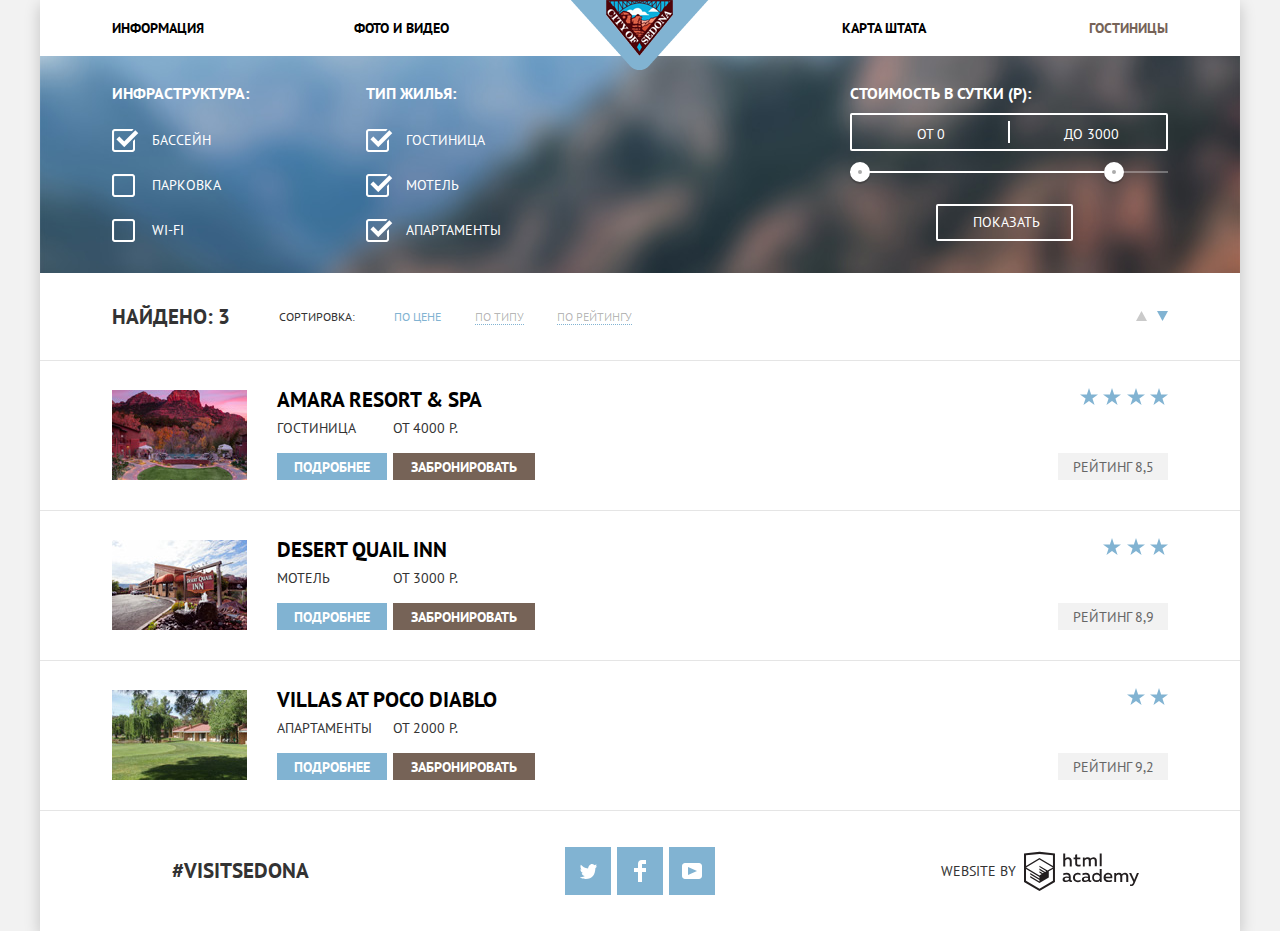
==== commit c8f7d6a7: "Убрал лишние br" ====
--- a/hotels.html
+++ b/hotels.html
@@ -4,7 +4,7 @@
   <meta charset="utf-8">
   <link href="css/normalize.css" rel="stylesheet">
   <link href="https://fonts.googleapis.com/css?family=PT+Sans:400,700&amp;subset=cyrillic" rel="stylesheet">
-  <link href="css/style.css" rel="stylesheet">
+  <link href="css/style.min.css" rel="stylesheet">
   <title>HTML Academy: Седона</title>
   </head>
   <body class="inner-page">
@@ -179,11 +179,11 @@
       </section>
     </main>
     <footer class="main-footer">
-      <div class="footer-social-hashtag">
+      <div class="footer-block footer-social-hashtag">
         <span>#visitSEDONA</span>
       </div>
-      <div class="footer-social">
-        <ul>
+      <div class="footer-block footer-social">
+        <ul class="social-container">
           <li>
             <a href="#" class="social-btn twitter">
               <span class="visually-hidden">Twitter</span>
@@ -198,13 +198,13 @@
           </li>
           <li>
             <a href="#" class="social-btn youtube">
-            <span class="visually-hidden">YouTube</span>
-            <svg xmlns="http://www.w3.org/2000/svg" xmlns:xlink="http://www.w3.org/1999/xlink" width="20" height="16" viewBox="0 0 20 16"><path fill="#FFF" d="M17 0H3C1.35 0 0 1.35 0 3v10c0 1.65 1.35 3 3 3h14c1.65 0 3-1.35 3-3V3c0-1.65-1.35-3-3-3zM6.027 11.998V4.002L15.014 8l-8.987 3.998z"/></svg>
+              <span class="visually-hidden">YouTube</span>
+              <svg xmlns="http://www.w3.org/2000/svg" xmlns:xlink="http://www.w3.org/1999/xlink" width="20" height="16" viewBox="0 0 20 16"><path fill="#FFF" d="M17 0H3C1.35 0 0 1.35 0 3v10c0 1.65 1.35 3 3 3h14c1.65 0 3-1.35 3-3V3c0-1.65-1.35-3-3-3zM6.027 11.998V4.002L15.014 8l-8.987 3.998z"/></svg>
             </a>
           </li>
         </ul>
       </div>
-      <div class="copyright">
+      <div class="footer-block copyright">
         <p>Website by</p>
         <a class="copyright-logo" href="https://htmlacademy.ru/intensive/htmlcss">
           <svg xmlns="http://www.w3.org/2000/svg" width="115" height="41" viewBox="0 0 108.08 36.85">
--- a/css/style.min.css
+++ b/css/style.min.css
@@ -0,0 +1 @@
+html{box-sizing:border-box;background-color:#f2f2f2}*,*::before,*::after{box-sizing:inherit}body{padding:0;font-family:'PT Sans',Arial,sans-serif;font-size:14px;line-height:21px;text-transform:uppercase;color:#333;background-color:#fff;box-sizing:inherit;width:1200px;margin:0 auto;box-shadow:0 5px 15px 0 rgba(0,1,1,.2)}.visually-hidden{position:absolute;width:1px;height:1px;margin:-1px;border:0;padding:0;white-space:nowrap;clip-path:inset(100%);clip:rect(0 0 0 0);overflow:hidden}img{max-width:100%;height:auto;display:block}.main-header{position:relative}.main-navigation{font-size:14px;line-height:26px;color:#000;background-color:#fff}.site-navigation{list-style:none;padding:0 57px;display:flex;flex-wrap:wrap;flex-direction:row;justify-content:space-between;align-items:center;margin:0}.site-navigation li{width:239px;text-align:left;padding:15px}.site-navigation li:nth-child(3),.site-navigation li:nth-child(4){text-align:right}.site-navigation li:nth-child(2){margin-right:120px}.site-navigation a{display:block;color:#000;text-decoration:none;font-weight:700}.site-navigation a:hover{color:#81b3d2}.site-navigation a:active,.site-navigation a:focus{color:rgba(0,0,0,.3)}.site-navigation .active{color:#766357}.main-header-logo{position:absolute;top:0;left:531px}.container .intro-image{margin-bottom:60px}.intro{text-align:center;margin-bottom:50px}.intro h1,.intro p{margin:0;padding:0}.intro h1{font-size:21px;line-height:26px;font-weight:700;margin:0 auto 26px auto;max-width:440px}.intro p{line-height:26px}.features{background-color:#fff;display:flex;flex-wrap:wrap}.features .lead{font-size:21px;line-height:21px;font-weight:700}.feature-item.small-block,.hints .hint-item,.feature-item .feature-text-wrapper{width:400px}.feature-item.big-block{display:flex;justify-content:flex-start;flex-wrap:wrap;color:#fff;background-color:#81b3d2;width:1200px}.big-block:first-of-type .lead{display:block;max-width:200px;margin-left:auto;margin-right:auto}.big-block:first-of-type p{margin:22px auto;max-width:280px}.feature-item.small-block{background-color:#eee;min-height:256px;text-align:center;padding-top:48px}.feature-item.small-block{justify-content:center;flex-direction:column}.feature-item.small-block p{margin:23px auto}.small-block .lead{display:block;margin:0 auto;max-width:150px}.small-block.square p{max-width:210px}.small-block.road p{max-width:262px}.small-block.tourists p{max-width:247px}.big-block-reverse .feature-text-wrapper{order:1}.feature-item .feature-text-wrapper{text-align:center;padding-top:48px}.feature-text-wrapper p{margin:20px 0}.big-block-reverse p:last-of-type{margin-left:auto;margin-right:auto;max-width:303px}.hints{background-color:#fff;display:flex;justify-content:flex-start;flex-wrap:wrap}.hint-item{padding-top:163px;text-align:center;min-height:330px}.hint-item p{margin:21px auto 0 auto}.hint-item.house{background:#fff url(../img/hints-house.svg) no-repeat center 61px}.hint-item.food{background:#fff url(../img/hints-food.svg) no-repeat center 62px}.hint-item.souvenirs{background:#fff url(../img/hints-souvenirs.svg) no-repeat center 57px}.hint-item.house p{max-width:252px}.hint-item.food p{max-width:285px}.hint-item.souvenirs p{max-width:273px}.search-hotel{min-height:292px;padding-top:52px;text-align:center;position:relative}.search-hotel p{margin:25px 0;padding:0;line-height:24px}.search-hotel p:last-of-type{margin-bottom:0}.search-hotel .lead{font-size:30px;line-height:36px;color:#000;font-weight:700}.search-hotel-popup-form{position:absolute;width:568px;min-height:395px;bottom:-395px;left:50%;margin-left:-284px;text-align:center;z-index:1;padding:55px;background-color:#fff;box-shadow:0 7px 15px 0 rgba(0,1,1,.15);-webkit-transform:scale(1,0);-ms-transform:scale(1,0);transform:scale(1,0);-webkit-transform-origin:50% 0;-ms-transform-origin:50% 0;transform-origin:50% 0;-webkit-transition:-webkit-transform .2s linear .2s;transition:-webkit-transform .2s linear .2s;-o-transition:transform .2s linear .2s;transition:transform .2s linear .2s;transition:transform .2s linear .2s,-webkit-transform .2s linear .2s}.search-hotel-popup-form.open{-webkit-transform:scale(1,1);-ms-transform:scale(1,1);transform:scale(1,1);-webkit-transform-origin:50% 0;-ms-transform-origin:50% 0;transform-origin:50% 0;-webkit-transition:-webkit-transform .2s linear .2s;transition:-webkit-transform .2s linear .2s;-o-transition:transform .2s linear .2s;transition:transform .2s linear .2s;transition:transform .2s linear .2s,-webkit-transform .2s linear .2s}.popup-form-input-block{display:flex;justify-content:space-between;flex-direction:row;align-items:center;width:100%;margin-bottom:30px;position:relative}.popup-form-input-block:last-of-type{margin-bottom:53px}.popup-form-input-block.persons-num input{width:114px}.search-hotel-popup-form label{font-size:14px;line-height:26px;font-weight:700}.search-hotel .search-hotel-btn{font-size:21px;line-height:26px;font-weight:700;color:#fff;background-color:#766357;display:block;width:568px;height:86px;text-align:center;text-decoration:none;padding-top:33px;padding-bottom:31px;text-transform:uppercase;margin:45px auto 0 auto}.search-hotel .search-hotel-btn:hover{background-color:#604e43}.search-hotel .search-hotel-btn:active,.search-hotel .search-hotel-btn:focus{background-color:#503e33;color:rgba(255,255,255,.3)}.search-hotel-popup-form .search-hotel-input{font-size:14px;line-height:26px;text-align:left;font-weight:700;color:#000;background-color:#f2f2f2;border:0;padding:4px 15px;padding-right:38px;height:38px;width:346px;vertical-align:middle;text-transform:uppercase}.search-hotel-popup-form .calendar{display:block;width:38px;height:38px;padding:8px 9px;position:absolute;right:0;bottom:0;background-color:#f2f2f2;border:0}.calendar path{fill:#a9a9a9}.calendar:hover path{fill:#000}.calendar:active path,.calendar:focus path{fill:#81b3d2}.persons-num-label input[type=number]::-webkit-inner-spin-button,.persons-num-label input[type=number]::-webkit-outer-spin-button{-webkit-appearance:none;margin:0}.persons-num{width:calc(458px /2);position:relative}.persons-num-label{display:flex;align-items:center;justify-content:space-between;position:relative}.persons-num label[for="persons-num-childs"]{padding-left:50px}.popup-form-input-block .minus,.popup-form-input-block .plus{display:block;position:absolute;width:38px;height:38px;border:0;padding:0;margin:0;background-color:#f2f2f2;z-index:2}.popup-form-input-block .minus:hover::before,.popup-form-input-block .plus:hover::before,.popup-form-input-block .plus:hover::after{background-color:#000}.popup-form-input-block .minus:active::before,.popup-form-input-block .minus:focus::before,.popup-form-input-block .plus:active::before,.popup-form-input-block .plus:focus::before,.popup-form-input-block .plus:active::after,.popup-form-input-block .plus:focus::after{background-color:#81b3d2}.popup-form-input-block .minus{left:115px}.popup-form-input-block .plus{right:0;bottom:0}.popup-form-input-block .minus::before,.popup-form-input-block .plus::before{content:"";position:absolute;width:12px;height:3px;top:17px;left:13px;background-color:#a9a9a9}.popup-form-input-block .plus::after{content:"";position:absolute;width:3px;height:12px;top:13px;left:17px;background-color:#a9a9a9}.search-hotel-popup-form .persons-num-input{text-align:center;width:114px;padding-right:12px}.search-hotel-popup-form .search-hotel-input:hover{background-color:#ebebeb}.search-hotel-popup-form .search-hotel-input:active,.search-hotel-popup-form .search-hotel-input:focus{background-color:#fff;border:solid 2px #e5e5e5}.search-hotel-popup-form .submit-btn{font-size:21px;line-height:26px;font-weight:700;color:#fff;background-color:#81b3d2;display:block;width:458px;height:58px;text-align:center;padding:18px 7px;border:0;text-transform:uppercase}.search-hotel-popup-form .submit-btn:hover{background-color:#669ec0}.search-hotel-popup-form .submit-btn:active,.search-hotel-popup-form .submit-btn:focus{background-color:#5496bd;color:rgba(255,255,255,.3)}.search-hotel-form{color:#fff;background:#647d93 url(../img/filter-background.jpg) no-repeat right center;background-size:100%;min-height:217px;padding:0 72px}.search-hotel-form form{display:flex}.search-hotel-form h3{font-size:16px;line-height:21px;font-weight:700;margin:0;margin-bottom:25px}input[type="checkbox"] + .checkbox-indicator{width:27px;height:23px;display:block;background:url(../img/checkbox-off.png) no-repeat;margin-right:13px}input[type="checkbox"]:checked + .checkbox-indicator{background-image:url(../img/checkbox-on.png)}input[type="checkbox"]:disabled + .checkbox-indicator{background-image:url(../img/checkbox-off-3.png)}input[type="checkbox"]:checked:disabled + .checkbox-indicator{background-image:url(../img/checkbox-on-2.png)}.infrastructure,.housing-type{display:flex;flex-direction:column;padding:27px 0;align-items:flex-start}.price{padding:27px 0}.infrastructure{width:254px}.infrastructure label,.housing-type label{display:flex;align-items:center;margin-bottom:22px}.infrastructure label:last-of-type,.housing-type label:last-of-type{margin-bottom:0}.housing-type{width:484px}.price{width:318px}.price h3{margin-bottom:9px;font-weight:700}.range-controls{width:318px;color:#fff;text-transform:uppercase}.price-controls{position:relative;height:34px;margin-bottom:20px;font-size:0;border:2px solid #fff;border-radius:2px;box-sizing:content-box}.price-controls::after{content:"";position:absolute;top:50%;left:50%;width:2px;height:22px;background:#fff;transform:translate(-50%,-50%)}.price-controls label{display:inline-block;font-size:14px;line-height:38px;vertical-align:top;cursor:pointer}.price-controls .min-price{width:90px;padding-left:65px}.price-controls .max-price{width:90px;padding-left:57px}.price-controls input{width:50px;margin:0;padding:0;color:inherit;font-size:14px;line-height:21px;background:none;border:none}.range-controls{position:relative;margin-bottom:31px}.range-controls .scale{height:2px;background:rgba(255,255,255,.3)}.range-controls .bar{width:80%;height:2px;background:#fff}.range-toggle{position:absolute;top:-9px;width:20px;height:20px;background:#ababab;border:8px solid #fff;border-radius:50%;box-shadow:0 2px 1px 0 rgba(0,1,1,.2);cursor:pointer}.range-toggle-min{left:0}.range-toggle-max{left:80%}.range-toggle:hover{background:#1c4f80}.search-hotel-form .submit-btn{display:block;margin:0 auto 0 86px;padding:6px 35px;cursor:pointer;background-color:transparent;color:#fff;border:2px solid #fff;border-radius:2px;font-size:14px;line-height:21px;text-transform:uppercase;width:137px}.search-hotel-form .submit-btn:hover{background-color:#fff;color:#000}.search-results-sort{min-height:87px;display:flex;flex-wrap:wrap;justify-content:flex-start;align-items:center;padding:0 72px;font-size:12px;line-height:18px;border-bottom:1px solid #e5e5e5}.search-results-sort::after{content:'';width:0;min-height:inherit;font-size:0;display:block}.sort-list-direction,.sort-list{list-style:none;padding:0;margin:0}.search-results-sort .results-count{font-size:21px;line-height:26px;font-weight:700;margin:0;margin-right:49px}.search-results-sort p{margin:0}.sort-list{margin-right:auto;display:flex;flex-wrap:wrap;align-items:center;flex-direction:row;justify-content:space-between;width:238px;margin-left:39px}.sort-list .button-sort{color:rgba(0,0,0,.3);border-bottom:1px dotted #81b3d2;text-decoration:none}.sort-list .button-sort:hover{color:#81b3d2}.sort-list .button-sort:active,.sort-list .button-sort:focus{color:#000;border:0}.button-sort.active{color:#81b3d2;border:0}.sort-list-direction{display:flex;width:32px;justify-content:space-between}.button-sort-direction{display:block}.button-sort-direction path{fill:#cacaca}.button-sort-direction:hover path{fill:#231f20}.button-sort-direction:active path,.button-sort-direction:focus path{fill:#81b3d2}.button-sort-direction.active path{fill:#81b3d2}.hotel-name{font-size:21px;line-height:26px}.hotel-name a{text-decoration:none;color:#000}.hotel-name a:hover{color:#81b3d2}.hotel-name a:active,.hotel-name a:focus{color:rgba(0,0,0,.3)}.search-results-hotel{border-bottom:1px solid #e5e5e5;padding-bottom:30px;padding-top:26px;display:flex;flex-wrap:wrap;flex-direction:row;justify-content:space-between}.description-block{width:800px;padding:0;padding-left:72px}.description-block img{margin-right:30px;margin-top:3px;float:left}.description-block h3,.description-block p{padding:0;margin:0}.description-block h3{margin-bottom:5px}.description-block p{margin-bottom:14px}.description-block .about-and-booking{display:flex;flex-wrap:wrap;width:258px}.about-and-booking .hotel-type{width:110px;margin-right:6px}.rating-block{width:400px;padding:0;padding-right:72px;display:flex;flex-direction:column;justify-content:space-between;align-items:flex-end}.rating-block p{margin:0;padding:0;width:110px;height:27px;background-color:#f2f2f2;color:#666;padding:4px;text-align:center}.hotel-rating{list-style:none;padding:0;margin:0;display:flex;justify-content:flex-end}.hotel-rating .star{color:#81b3d2;margin-left:5.5px;margin-top:1px;width:18px;height:17px;background:url(../img/star.svg) no-repeat}.search-results-hotel .button{height:27px;text-align:center;padding:4px 0;font-weight:700;color:#fff;text-decoration:none;display:block}.search-results-hotel .button-hotel-description{background-color:#81b3d2;width:110px;margin-right:6px}.search-results-hotel .button-hotel-description:hover{background-color:#669ec0}.search-results-hotel .button-hotel-description:active,.search-results-hotel .button-hotel-description:focus{background-color:#5496bd;color:rgba(255,255,255,.3)}.search-results-hotel .button-hotel-book{background-color:#766357;width:142px}.search-results-hotel .button-hotel-book:hover{background-color:#604e43}.search-results-hotel .button-hotel-book:active,.search-results-hotel .button-hotel-book:focus{background-color:#503e33;color:rgba(255,255,255,.3)}.map{position:relative}.map iframe{position:absolute;top:0;left:0;width:1200px;height:594px;border:0}.main-footer{background-color:rgba(255,255,255,.9);display:flex;justify-content:space-around;align-items:center;position:absolute;left:50%;margin-left:-600px;width:1200px;min-height:120px;margin-top:-120px;z-index:1}.main-footer::after{content:'';width:0;min-height:inherit;font-size:0;display:block}.inner-page .main-footer{position:static;margin:0 auto}.main-footer .footer-block{width:400px;text-align:center}.footer-social-hashtag{font-size:21px;line-height:26px;font-weight:700}.footer-social .social-container{list-style:none;display:flex;justify-content:space-between;align-items:center;flex-wrap:wrap;width:150px;padding:0;margin:0 auto}.footer-social .social-btn{display:flex;width:46px;height:48px;justify-content:center;align-items:center;background-color:#81b3d2}.footer-social .social-btn:hover{background-color:#669ec0}.footer-social .social-btn:focus,.footer-social .social-btn:active{background-color:#5496bd}.social-btn:focus path,.social-btn:active path{fill:rgba(255,255,255,.3)}.copyright{display:flex;justify-content:center;align-items:center}.copyright-logo{margin-left:8px;margin-top:6px}.copyright-logo:hover path{fill:#81b3d2}.copyright-logo:focus path,.copyright-logo:active path{fill:#bdbbbc}
